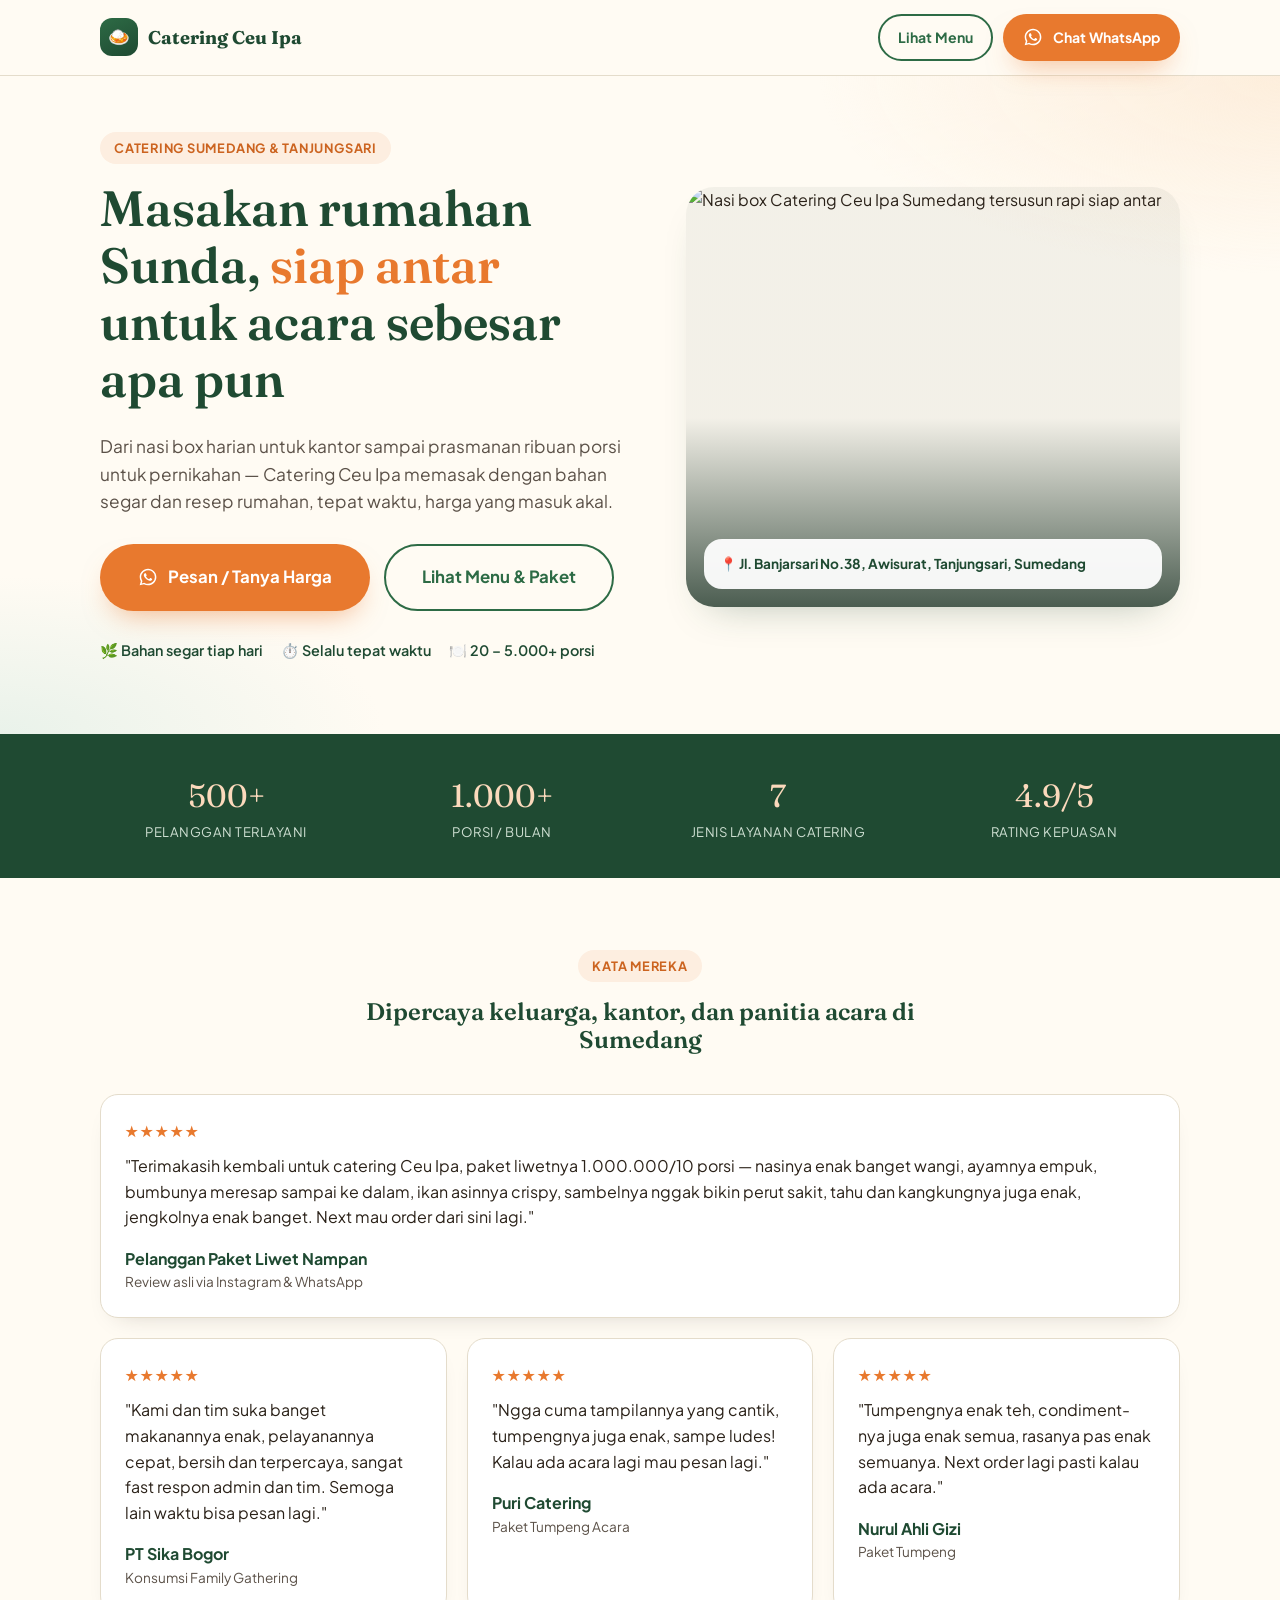
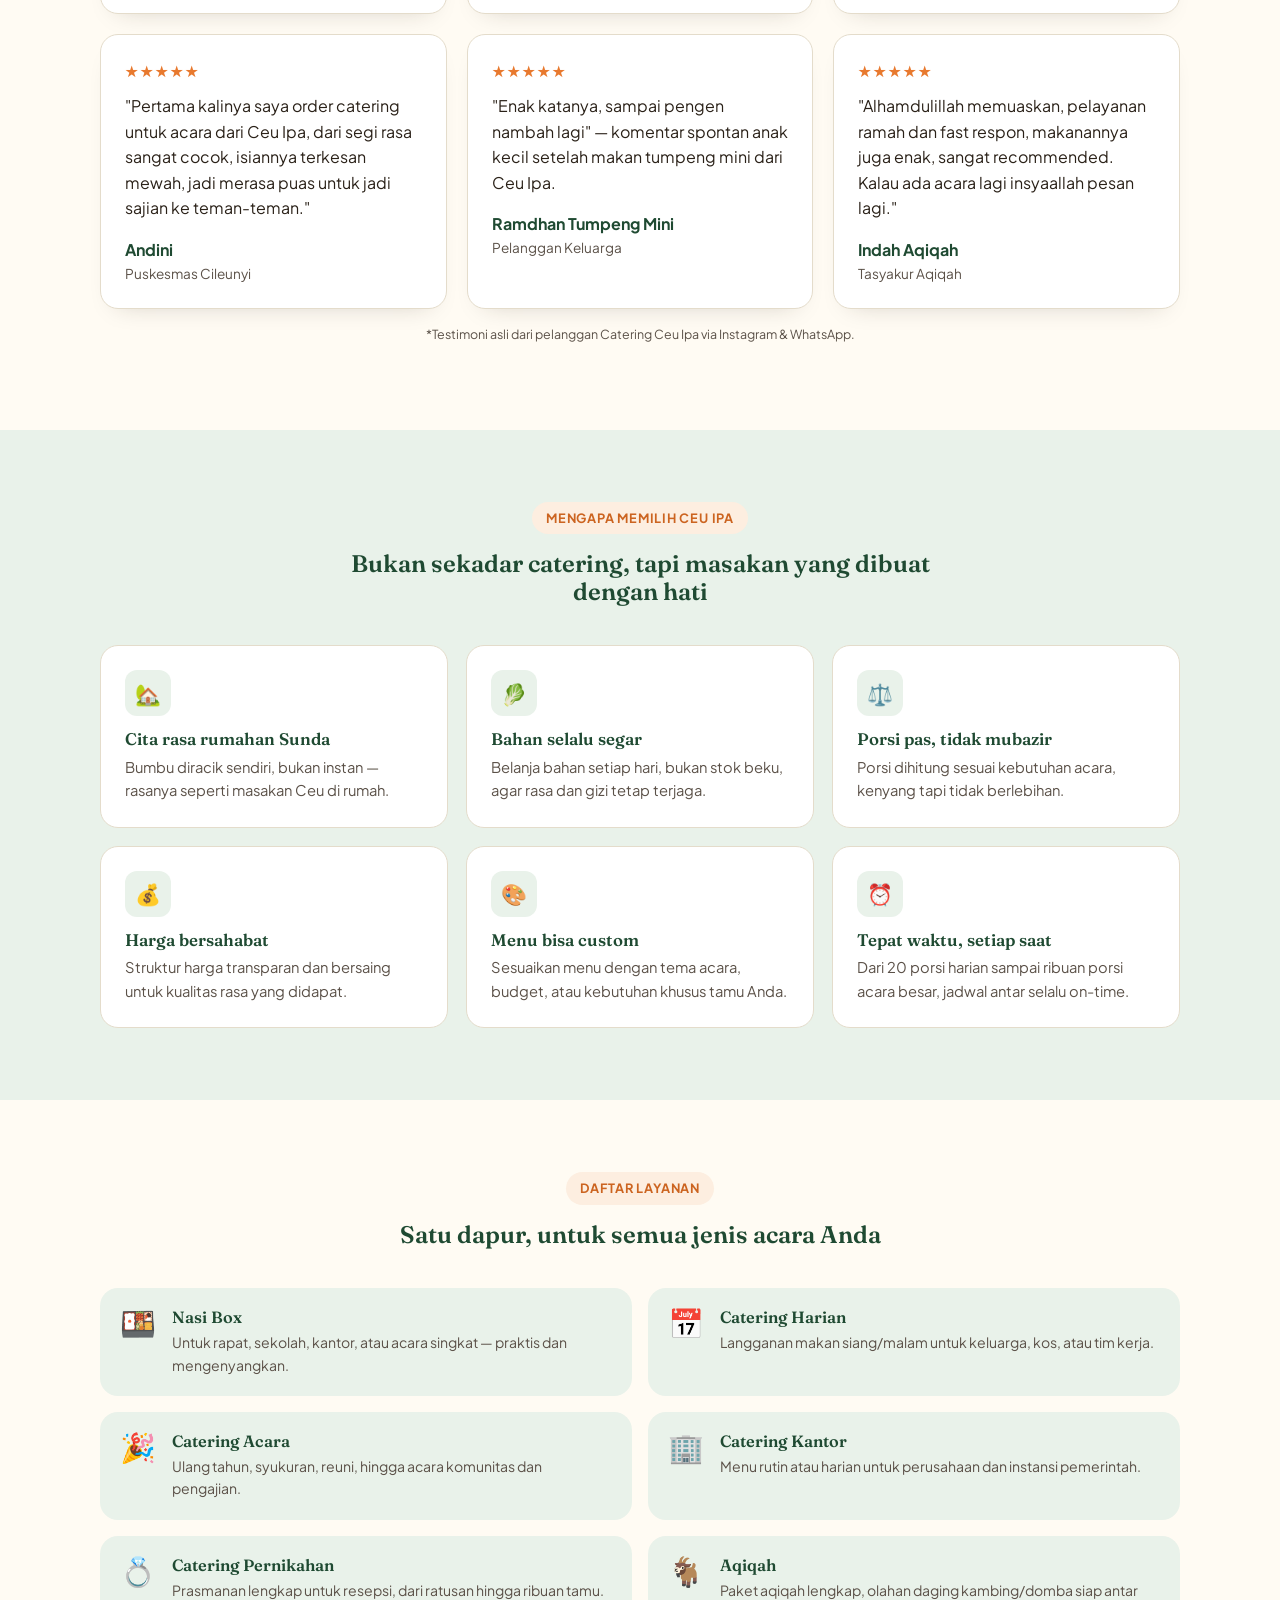
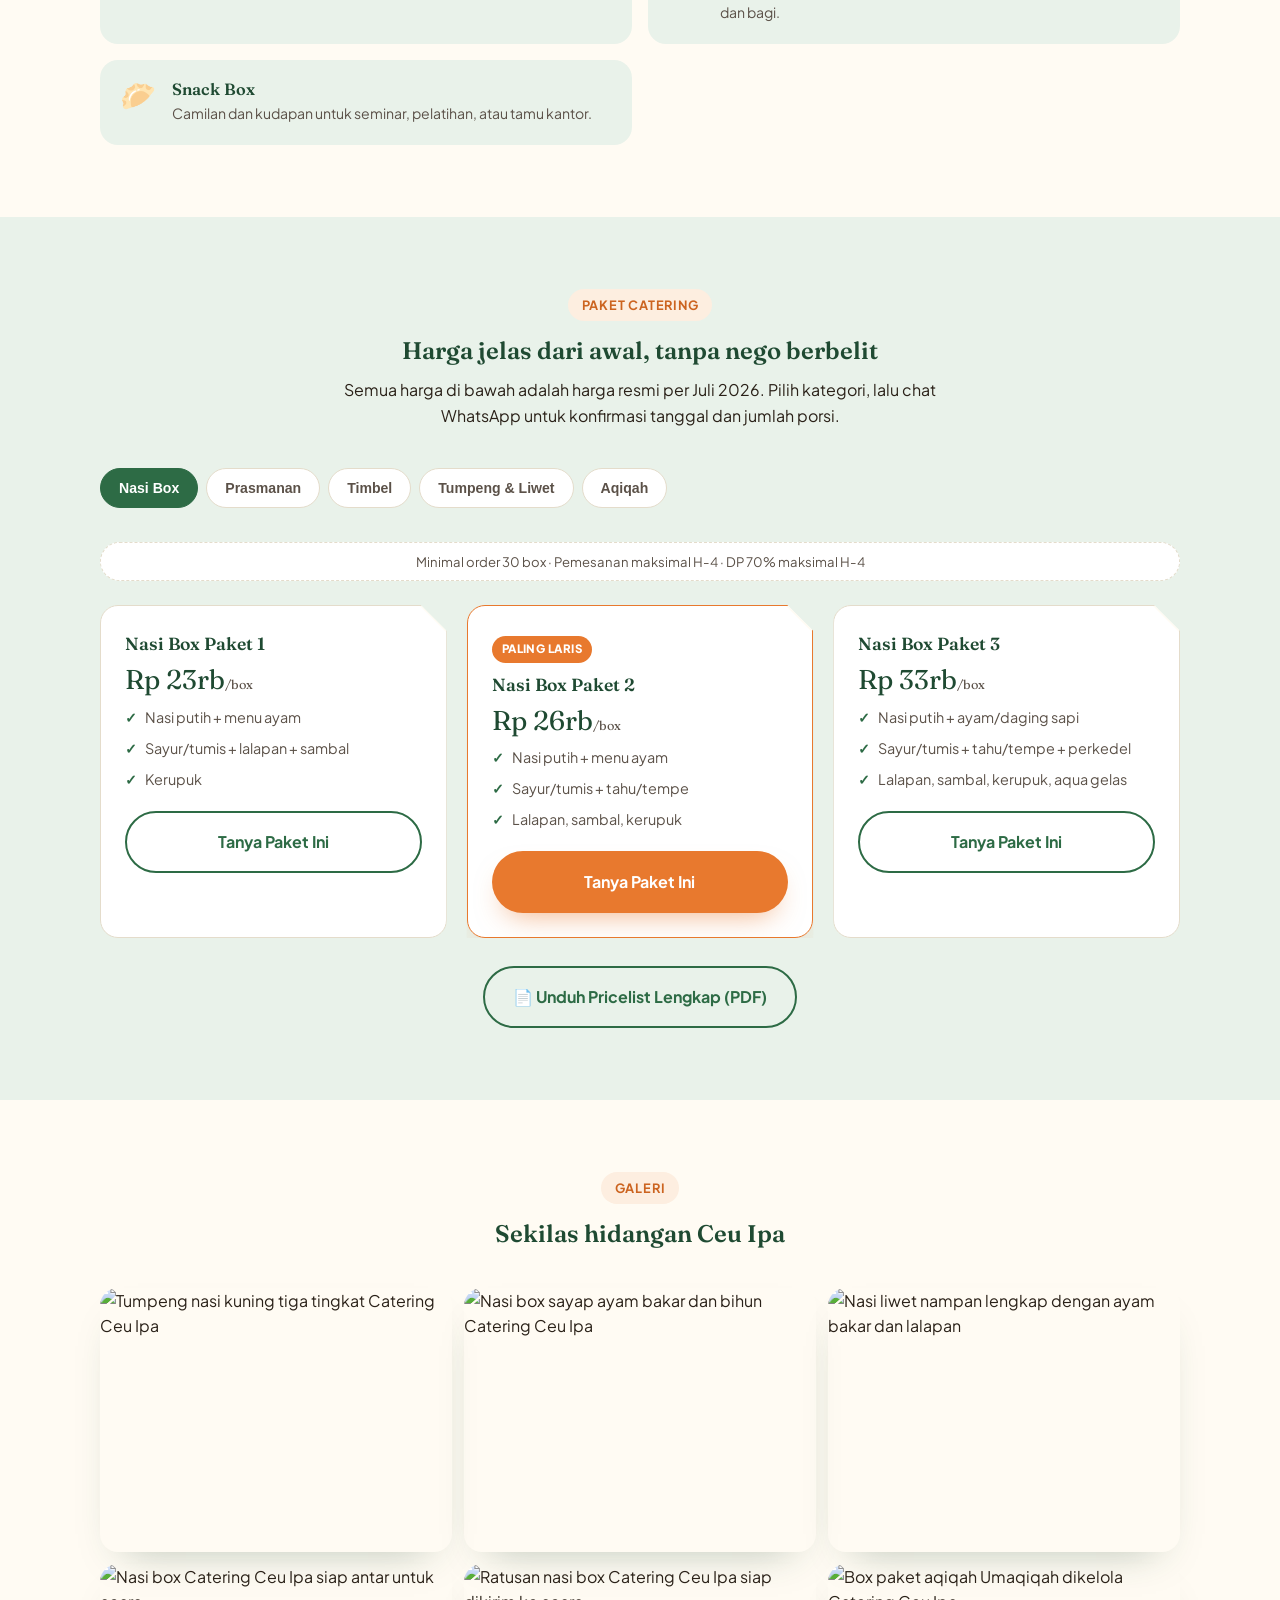
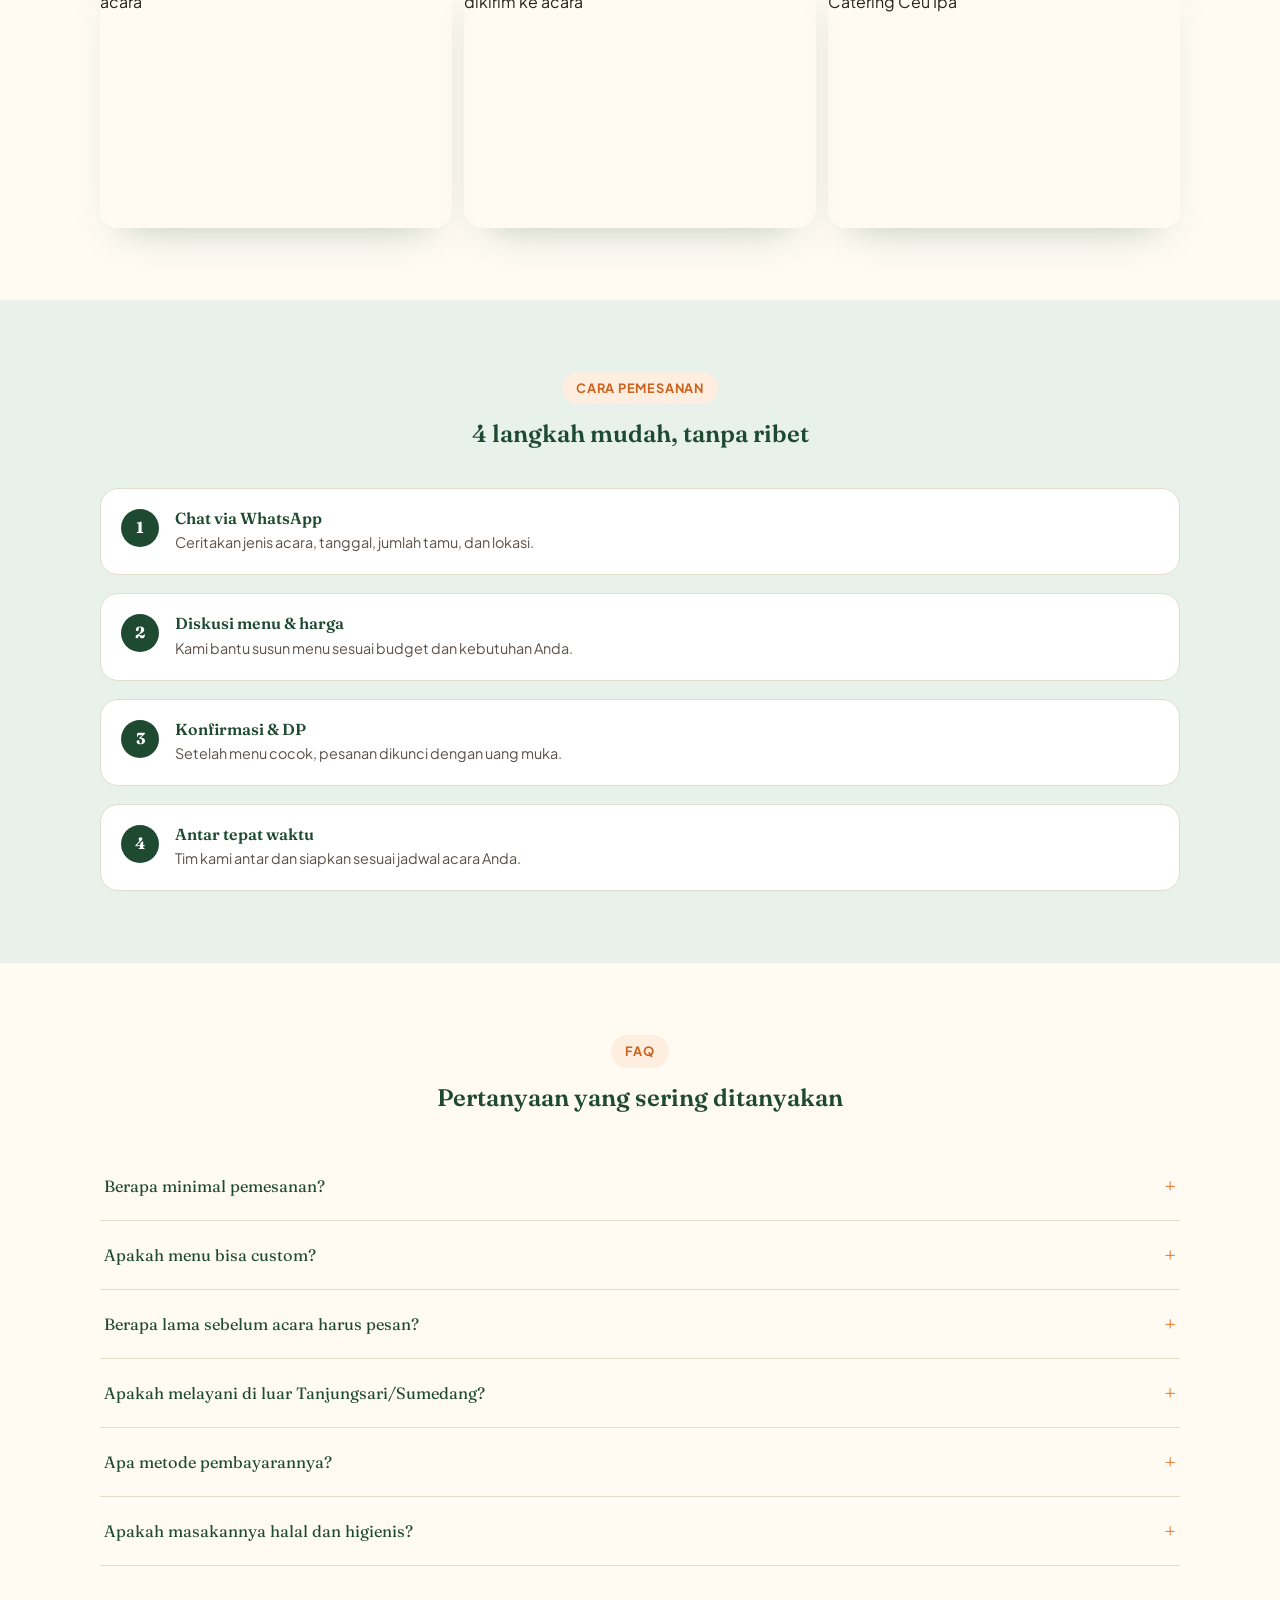
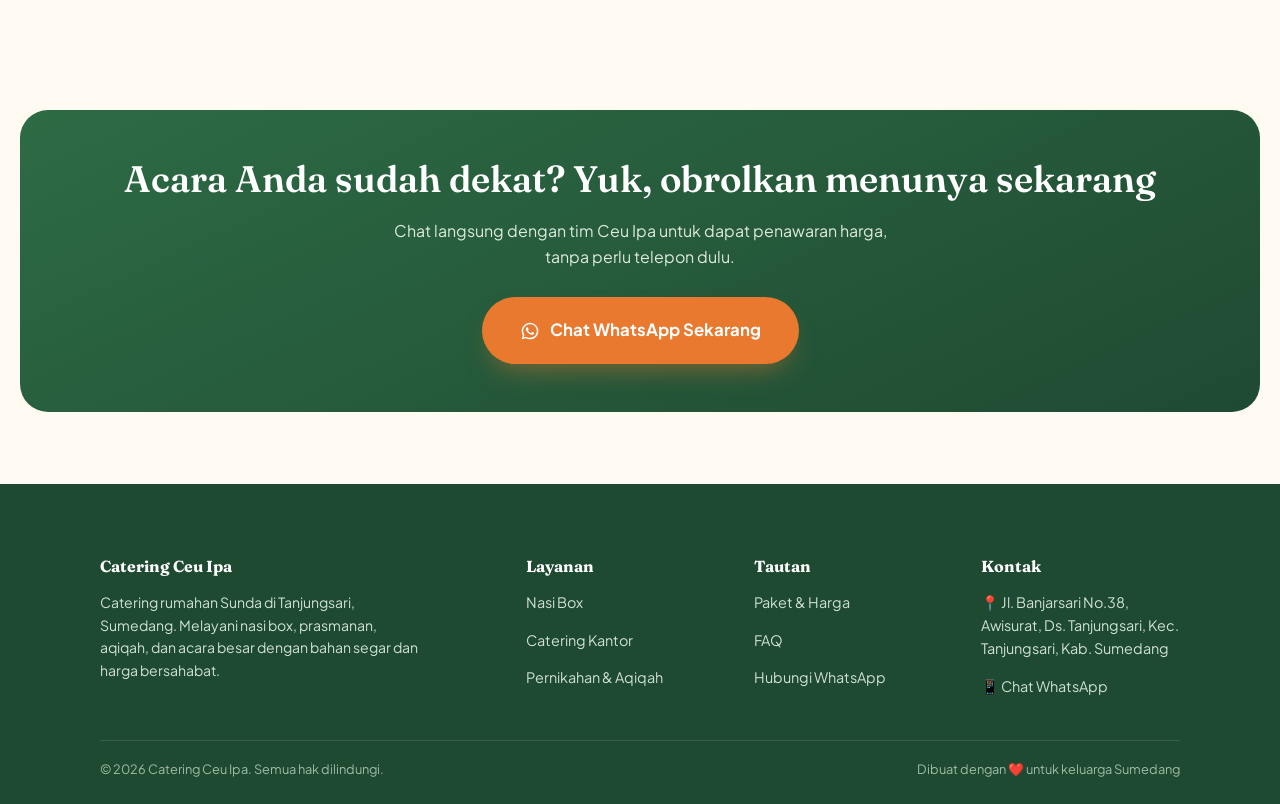
==== index.html @ eed9e274 "Add files via upload" ====
<!DOCTYPE html>
<html lang="id">
<head>
<meta charset="UTF-8">
<meta name="viewport" content="width=device-width, initial-scale=1.0, viewport-fit=cover">

<title>Catering Ceu Ipa Sumedang | Nasi Box &amp; Prasmanan Rasa Rumahan Sunda</title>
<meta name="description" content="Catering Sumedang &amp; Tanjungsari untuk nasi box, prasmanan, aqiqah, catering kantor, dan pernikahan. Masakan rumahan Sunda, bahan segar, harga terjangkau. Chat WhatsApp, dapatkan penawaran hari ini.">
<meta name="keywords" content="catering Sumedang, nasi box Sumedang, catering Tanjungsari, aqiqah Sumedang, catering prasmanan Sumedang">
<link rel="canonical" href="https://cateringceuipa.example.com/">

<meta property="og:type" content="website">
<meta property="og:title" content="Catering Ceu Ipa Sumedang | Nasi Box &amp; Prasmanan Rasa Rumahan Sunda">
<meta property="og:description" content="Dari nasi box harian sampai prasmanan ribuan porsi. Masakan rumahan Sunda, bahan segar, tepat waktu. Pesan lewat WhatsApp sekarang.">
<meta property="og:locale" content="id_ID">
<meta property="og:image" content="https://cateringceuipa.example.com/assets/gallery-tumpeng2.jpg">
<meta name="twitter:card" content="summary_large_image">
<meta name="twitter:title" content="Catering Ceu Ipa Sumedang">
<meta name="twitter:description" content="Nasi box, prasmanan, aqiqah, dan catering acara rasa rumahan Sunda di Tanjungsari, Sumedang.">
<meta name="twitter:image" content="https://cateringceuipa.example.com/assets/gallery-tumpeng2.jpg">

<link rel="icon" href="data:image/svg+xml,%3Csvg xmlns='http://www.w3.org/2000/svg' viewBox='0 0 100 100'%3E%3Ctext y='.9em' font-size='90'%3E%F0%9F%8D%9B%3C/text%3E%3C/svg%3E">

<link rel="preconnect" href="https://fonts.googleapis.com">
<link rel="preconnect" href="https://fonts.gstatic.com" crossorigin>
<link href="https://fonts.googleapis.com/css2?family=Fraunces:opsz,wght@9..144,400;9..144,500;9..144,600;9..144,700&family=Plus+Jakarta+Sans:wght@400;500;600;700;800&display=swap" rel="stylesheet">

<script type="application/ld+json">
{
  "@context": "https://schema.org",
  "@type": "FAQPage",
  "mainEntity": [
    {
      "@type": "Question",
      "name": "Berapa minimal pemesanan di Catering Ceu Ipa?",
      "acceptedAnswer": {
        "@type": "Answer",
        "text": "Untuk nasi box dan snack box, minimal pemesanan mulai dari 20 porsi. Untuk prasmanan dan acara besar, kami menyesuaikan dengan kebutuhan acara Anda, mulai puluhan hingga ribuan porsi."
      }
    },
    {
      "@type": "Question",
      "name": "Apakah menu catering bisa disesuaikan (custom)?",
      "acceptedAnswer": {
        "@type": "Answer",
        "text": "Bisa. Kami terbuka untuk menyesuaikan menu sesuai selera, anggaran, dan kebutuhan khusus seperti alergi atau preferensi rasa, tanpa mengurangi kualitas rasa rumahan Sunda."
      }
    },
    {
      "@type": "Question",
      "name": "Berapa lama sebelum acara harus memesan catering di Sumedang?",
      "acceptedAnswer": {
        "@type": "Answer",
        "text": "Untuk nasi box harian, H-1 sudah cukup. Untuk acara besar seperti pernikahan, aqiqah, atau catering kantor dalam jumlah banyak, kami sarankan pemesanan 1-2 minggu sebelumnya agar persiapan lebih matang."
      }
    },
    {
      "@type": "Question",
      "name": "Apakah Catering Ceu Ipa melayani di luar Tanjungsari dan Sumedang?",
      "acceptedAnswer": {
        "@type": "Answer",
        "text": "Ya, kami melayani area Sumedang dan sekitarnya. Untuk lokasi di luar area tersebut, silakan tanyakan langsung lewat WhatsApp agar kami bisa cek ongkos kirim dan kesiapan tim."
      }
    },
    {
      "@type": "Question",
      "name": "Apa saja metode pembayaran yang diterima?",
      "acceptedAnswer": {
        "@type": "Answer",
        "text": "Kami menerima transfer bank dan pembayaran tunai. Untuk acara besar, biasanya menggunakan sistem DP di awal dan pelunasan sebelum atau saat acara berlangsung."
      }
    },
    {
      "@type": "Question",
      "name": "Apakah masakan Catering Ceu Ipa halal dan higienis?",
      "acceptedAnswer": {
        "@type": "Answer",
        "text": "Seluruh bahan dan proses masak kami menggunakan bahan halal dengan standar kebersihan dapur yang terjaga, karena kami memasak seperti untuk keluarga sendiri."
      }
    }
  ]
}
</script>

<style>
  :root{
    --green-900:#1F4A32;
    --green-700:#2D6B45;
    --green-600:#37804F;
    --green-100:#E9F2EA;
    --orange-600:#E8792E;
    --orange-700:#CC6420;
    --cream:#FFFBF3;
    --ink:#2A2118;
    --ink-soft:#5B5148;
    --line:#E4DCCB;
    --radius-lg:28px;
    --radius-md:18px;
    --shadow:0 20px 40px -24px rgba(31,74,50,0.35);
  }

  *{box-sizing:border-box;}
  html{scroll-behavior:smooth;}
  body{
    margin:0;
    font-family:'Plus Jakarta Sans', sans-serif;
    color:var(--ink);
    background:var(--cream);
    line-height:1.6;
    -webkit-font-smoothing:antialiased;
  }
  h1,h2,h3{
    font-family:'Fraunces', serif;
    font-weight:600;
    line-height:1.15;
    margin:0 0 .5em;
    color:var(--green-900);
  }
  p{margin:0 0 1em;}
  img{max-width:100%;display:block;}
  a{color:inherit;}
  .container{
    max-width:1120px;
    margin:0 auto;
    padding:0 20px;
  }
  section{padding:72px 0;}
  .eyebrow{
    display:inline-flex;
    align-items:center;
    gap:8px;
    font-size:.8rem;
    font-weight:700;
    letter-spacing:.06em;
    text-transform:uppercase;
    color:var(--orange-700);
    background:#FDEEE0;
    padding:6px 14px;
    border-radius:999px;
    margin-bottom:16px;
  }

  /* Buttons */
  .btn{
    display:inline-flex;
    align-items:center;
    justify-content:center;
    gap:10px;
    padding:16px 28px;
    border-radius:999px;
    font-weight:700;
    font-size:1rem;
    text-decoration:none;
    border:2px solid transparent;
    cursor:pointer;
    transition:transform .18s ease, box-shadow .18s ease;
  }
  .btn:active{transform:scale(.97);}
  .btn-primary{
    background:var(--orange-600);
    color:#fff;
    box-shadow:0 14px 28px -12px rgba(232,121,46,.55);
  }
  .btn-primary:hover{background:var(--orange-700);}
  .btn-outline{
    background:transparent;
    border-color:var(--green-700);
    color:var(--green-700);
  }
  .btn-outline:hover{background:var(--green-100);}
  .btn-lg{padding:18px 36px;font-size:1.05rem;}
  .btn svg{width:20px;height:20px;flex-shrink:0;}

  /* Nav */
  header.site{
    position:sticky;top:0;z-index:50;
    background:rgba(255,251,243,.9);
    backdrop-filter:blur(8px);
    border-bottom:1px solid var(--line);
  }
  .nav-row{
    display:flex;align-items:center;justify-content:space-between;
    padding:14px 20px;
    max-width:1120px;margin:0 auto;
  }
  .brand{
    display:flex;align-items:center;gap:10px;
    font-family:'Fraunces',serif;font-weight:700;font-size:1.15rem;color:var(--green-900);
    text-decoration:none;
  }
  .brand .mark{
    width:38px;height:38px;border-radius:12px;
    background:linear-gradient(155deg,var(--green-700),var(--green-900));
    display:flex;align-items:center;justify-content:center;
    color:#fff;font-size:1.1rem;
  }
  .nav-cta{display:flex;gap:10px;align-items:center;}
  .nav-cta .btn{padding:10px 18px;font-size:.88rem;}

  /* Hero */
  .hero{
    padding:56px 0 72px;
    position:relative;
    overflow:hidden;
    background:
      radial-gradient(60% 50% at 100% 0%, #FDEEDC 0%, transparent 60%),
      radial-gradient(50% 40% at 0% 100%, var(--green-100) 0%, transparent 60%);
  }
  .hero-grid{
    display:grid;grid-template-columns:1fr;gap:40px;align-items:center;
  }
  .hero h1{
    font-size:clamp(2rem,5.5vw,3.1rem);
    max-width:16ch;
  }
  .hero h1 .accent{color:var(--orange-600);}
  .hero .sub{
    font-size:1.08rem;color:var(--ink-soft);max-width:52ch;margin-bottom:28px;
  }
  .hero-actions{display:flex;flex-wrap:wrap;gap:14px;margin-bottom:28px;}
  .hero-trust{
    display:flex;flex-wrap:wrap;gap:18px;font-size:.9rem;color:var(--ink-soft);
  }
  .hero-trust span{display:flex;align-items:center;gap:6px;font-weight:600;color:var(--green-900);}

  .hero-visual{
    position:relative;
    border-radius:var(--radius-lg);
    aspect-ratio:4/3.4;
    display:flex;align-items:flex-end;justify-content:center;
    box-shadow:var(--shadow);
    overflow:hidden;
  }
  .hero-visual img{width:100%;height:100%;object-fit:cover;position:absolute;inset:0;}
  .hero-visual::before{
    content:"";position:absolute;inset:0;z-index:0;
    background:linear-gradient(0deg, rgba(15,40,26,.75) 0%, rgba(15,40,26,.05) 45%);
  }
  .hero-visual .tag{
    position:absolute;bottom:18px;left:18px;right:18px;
    background:rgba(255,255,255,.94);
    color:var(--green-900);
    border-radius:var(--radius-md);
    padding:14px 16px;
    font-size:.85rem;font-weight:700;
    display:flex;align-items:center;gap:10px;
  }
  .steam-divider{
    width:100%;height:36px;display:block;color:var(--cream);
  }

  /* Social proof strip */
  .proof{background:var(--green-900);color:#fff;padding:36px 0;}
  .proof-grid{
    display:grid;grid-template-columns:repeat(2,1fr);gap:24px;text-align:center;
  }
  .proof-grid .num{font-family:'Fraunces',serif;font-size:2rem;color:#FBD9BC;}
  .proof-grid .lbl{font-size:.82rem;color:#CFE0D3;text-transform:uppercase;letter-spacing:.04em;}

  /* Testimonials */
  .testi-wrap{
    display:grid;gap:20px;grid-template-columns:1fr;
  }
  .testi-card{
    background:#fff;border:1px solid var(--line);
    border-radius:var(--radius-md);
    padding:24px;
    box-shadow:0 12px 24px -18px rgba(42,33,24,.25);
  }
  .stars{color:var(--orange-600);letter-spacing:2px;margin-bottom:10px;font-size:.95rem;}
  .testi-name{font-weight:700;color:var(--green-900);margin-top:14px;}
  .testi-role{font-size:.85rem;color:var(--ink-soft);}

  /* section header */
  .section-head{max-width:640px;margin-bottom:40px;}
  .section-head.center{margin-left:auto;margin-right:auto;text-align:center;}

  /* Why us */
  .why-grid{
    display:grid;grid-template-columns:1fr;gap:18px;
  }
  .why-card{
    background:#fff;border-radius:var(--radius-md);
    padding:24px;border:1px solid var(--line);
  }
  .why-card .ico{
    width:46px;height:46px;border-radius:12px;
    background:var(--green-100);color:var(--green-700);
    display:flex;align-items:center;justify-content:center;
    font-size:1.3rem;margin-bottom:14px;
  }
  .why-card h3{font-size:1.05rem;margin-bottom:6px;}
  .why-card p{font-size:.92rem;color:var(--ink-soft);margin:0;}

  /* Services */
  .service-grid{
    display:grid;grid-template-columns:1fr;gap:16px;
  }
  .service-card{
    display:flex;gap:16px;align-items:flex-start;
    background:var(--green-100);
    border-radius:var(--radius-md);
    padding:20px;
  }
  .service-card .ico{font-size:1.8rem;line-height:1;}
  .service-card h3{font-size:1.02rem;margin-bottom:4px;}
  .service-card p{font-size:.88rem;color:var(--ink-soft);margin:0;}

  /* Packages */
  .pkg-grid{
    display:grid;grid-template-columns:1fr;gap:20px;
  }
  .pkg-card{
    position:relative;
    background:#fff;
    border:1px solid var(--line);
    border-radius:var(--radius-md);
    padding:28px 24px 24px;
    clip-path:polygon(0 0,calc(100% - 26px) 0,100% 26px,100% 100%,0 100%);
  }
  .pkg-card::after{
    content:"";position:absolute;top:0;right:0;
    width:0;height:0;
    border-style:solid;
    border-width:0 26px 26px 0;
    border-color:transparent var(--cream) transparent transparent;
  }
  .pkg-card.featured{
    border-color:var(--orange-600);
    box-shadow:0 20px 36px -20px rgba(232,121,46,.4);
  }
  .pkg-badge{
    display:inline-block;font-size:.72rem;font-weight:800;text-transform:uppercase;
    background:var(--orange-600);color:#fff;padding:4px 10px;border-radius:999px;
    margin-bottom:12px;letter-spacing:.04em;
  }
  .pkg-card h3{font-size:1.1rem;margin-bottom:4px;}
  .pkg-price{font-family:'Fraunces',serif;font-size:1.7rem;color:var(--green-800,var(--green-900));margin-bottom:4px;}
  .pkg-price small{font-size:.8rem;font-weight:400;color:var(--ink-soft);}
  .pkg-note{font-size:.78rem;color:var(--ink-soft);margin-bottom:16px;}
  .pkg-card ul{margin:0 0 20px;padding:0;list-style:none;font-size:.9rem;}
  .pkg-card ul li{
    display:flex;gap:8px;margin-bottom:8px;color:var(--ink-soft);
  }
  .pkg-card ul li::before{content:"✓";color:var(--green-700);font-weight:800;}

  /* Package tabs */
  .pkg-tabs{
    display:flex;gap:8px;overflow-x:auto;padding-bottom:6px;margin-bottom:28px;
    -webkit-overflow-scrolling:touch;
  }
  .pkg-tabs::-webkit-scrollbar{display:none;}
  .pkg-tab-btn{
    flex:0 0 auto;
    padding:11px 18px;border-radius:999px;border:1.5px solid var(--line);
    background:#fff;color:var(--ink-soft);font-weight:700;font-size:.88rem;
    cursor:pointer;white-space:nowrap;transition:background .15s ease,color .15s ease,border-color .15s ease;
  }
  .pkg-tab-btn.active{
    background:var(--green-700);border-color:var(--green-700);color:#fff;
  }
  .pkg-panel{display:none;}
  .pkg-panel.active{display:block;}
  .pkg-terms{
    font-size:.82rem;color:var(--ink-soft);text-align:center;
    background:#fff;border:1px dashed var(--line);border-radius:999px;
    padding:8px 16px;display:inline-block;margin:0 auto 24px;width:100%;max-width:100%;
  }

  /* Gallery */
  .gallery-grid{
    display:grid;grid-template-columns:1fr;gap:12px;
  }
  .gallery-item{
    aspect-ratio:4/3;border-radius:18px;overflow:hidden;
    box-shadow:var(--shadow);
  }
  .gallery-item img{width:100%;height:100%;object-fit:cover;}

  /* How to order */
  .steps{
    display:grid;grid-template-columns:1fr;gap:18px;
    counter-reset:step;
  }
  .step{
    display:flex;gap:16px;background:#fff;border:1px solid var(--line);
    border-radius:var(--radius-md);padding:20px;
  }
  .step .num{
    flex-shrink:0;width:38px;height:38px;border-radius:50%;
    background:var(--green-900);color:#fff;
    display:flex;align-items:center;justify-content:center;
    font-family:'Fraunces',serif;font-weight:700;
  }
  .step h3{font-size:1rem;margin-bottom:4px;}
  .step p{font-size:.9rem;color:var(--ink-soft);margin:0;}

  /* FAQ */
  .faq-item{
    border-bottom:1px solid var(--line);
  }
  .faq-q{
    width:100%;text-align:left;background:none;border:none;
    padding:20px 4px;font-family:'Fraunces',serif;font-size:1.02rem;
    color:var(--green-900);display:flex;justify-content:space-between;align-items:center;
    cursor:pointer;gap:16px;
  }
  .faq-q .plus{font-size:1.4rem;color:var(--orange-600);flex-shrink:0;transition:transform .2s ease;}
  .faq-item.open .plus{transform:rotate(45deg);}
  .faq-a{
    max-height:0;overflow:hidden;transition:max-height .25s ease;
    font-size:.92rem;color:var(--ink-soft);
  }
  .faq-a-inner{padding:0 4px 20px;}

  /* Big CTA */
  .cta-big{
    background:linear-gradient(155deg,var(--green-700),var(--green-900));
    color:#fff;border-radius:var(--radius-lg);
    padding:48px 28px;text-align:center;
    margin:0 20px;
  }
  .cta-big h2{color:#fff;font-size:clamp(1.6rem,4.5vw,2.3rem);}
  .cta-big p{color:#DCEADF;max-width:44ch;margin:0 auto 28px;}

  /* Footer */
  footer{background:var(--green-900);color:#CFE0D3;padding:48px 0 24px;font-size:.9rem;}
  .foot-grid{display:grid;grid-template-columns:1fr;gap:28px;margin-bottom:28px;}
  footer h4{color:#fff;font-family:'Fraunces',serif;font-size:1rem;margin-bottom:12px;}
  footer a{color:#CFE0D3;text-decoration:none;}
  footer a:hover{color:#fff;}
  .foot-bottom{
    border-top:1px solid rgba(255,255,255,.12);
    padding-top:18px;font-size:.8rem;color:#9FBBA6;
    display:flex;flex-wrap:wrap;justify-content:space-between;gap:8px;
  }

  /* Sticky mobile WA bar */
  .sticky-wa{
    position:fixed;bottom:0;left:0;right:0;z-index:60;
    background:#fff;border-top:1px solid var(--line);
    padding:10px 16px;
    display:flex;gap:10px;
    box-shadow:0 -8px 20px -12px rgba(0,0,0,.15);
  }
  .sticky-wa .btn{flex:1;padding:13px 10px;font-size:.92rem;}

  /* Responsive */
  @media(min-width:760px){
    .hero-grid{grid-template-columns:1.05fr .95fr;}
    .proof-grid{grid-template-columns:repeat(4,1fr);}
    .why-grid{grid-template-columns:repeat(3,1fr);}
    .service-grid{grid-template-columns:repeat(2,1fr);}
    .pkg-grid{grid-template-columns:repeat(2,1fr);}
    .testi-wrap{grid-template-columns:repeat(3,1fr);}
    .gallery-grid{grid-template-columns:repeat(3,1fr);}
    .foot-grid{grid-template-columns:2fr 1fr 1fr 1fr;}
  }
  @media(min-width:1000px){
    .pkg-grid{grid-template-columns:repeat(3,1fr);}
  }
  @media(min-width:760px){
    body{padding-bottom:0;}
    .sticky-wa{display:none;}
  }
  @media(max-width:759px){
    body{padding-bottom:70px;}
    .nav-cta .btn-outline{display:none;}
  }
  @media (prefers-reduced-motion: reduce){
    html{scroll-behavior:auto;}
    *{transition:none !important;}
  }
</style>
</head>
<body>

<header class="site">
  <div class="nav-row">
    <a href="#home" class="brand">
      <span class="mark">🍛</span>
      Catering Ceu Ipa
    </a>
    <nav class="nav-cta">
      <a href="#menu" class="btn btn-outline">Lihat Menu</a>
      <a href="#" class="btn btn-primary js-wa">
        <svg viewBox="0 0 24 24" fill="currentColor"><path d="M12.04 2c-5.52 0-10 4.48-10 10 0 1.76.46 3.48 1.34 5L2 22l5.14-1.35A9.96 9.96 0 0 0 12.04 22c5.52 0 10-4.48 10-10s-4.48-10-10-10Zm0 18.2a8.2 8.2 0 0 1-4.18-1.15l-.3-.18-3.05.8.81-2.97-.2-.31A8.2 8.2 0 1 1 20.24 12a8.2 8.2 0 0 1-8.2 8.2Zm4.5-6.13c-.25-.12-1.46-.72-1.68-.8-.23-.08-.39-.12-.56.12-.16.25-.64.8-.78.96-.14.16-.29.18-.53.06-.25-.12-1.05-.39-2-1.23-.74-.66-1.24-1.47-1.38-1.72-.14-.25-.02-.38.11-.51.11-.11.25-.29.37-.43.12-.14.16-.25.25-.41.08-.16.04-.31-.02-.43-.06-.12-.56-1.35-.77-1.85-.2-.48-.41-.42-.56-.43h-.48c-.16 0-.43.06-.66.31-.23.25-.86.84-.86 2.04 0 1.2.88 2.36 1 2.52.12.16 1.74 2.66 4.22 3.73.59.25 1.05.4 1.41.52.59.19 1.13.16 1.56.1.48-.07 1.46-.6 1.66-1.18.21-.58.21-1.07.15-1.18-.06-.1-.23-.16-.48-.28Z"/></svg>
      Chat WhatsApp
    </a>
    </nav>
  </div>
</header>

<main>

  <!-- 1. HERO -->
  <section class="hero" id="home">
    <div class="container">
      <div class="hero-grid">
        <div>
          <span class="eyebrow">Catering Sumedang &amp; Tanjungsari</span>
          <h1>Masakan rumahan Sunda, <span class="accent">siap antar</span> untuk acara sebesar apa pun</h1>
          <p class="sub">Dari nasi box harian untuk kantor sampai prasmanan ribuan porsi untuk pernikahan — Catering Ceu Ipa memasak dengan bahan segar dan resep rumahan, tepat waktu, harga yang masuk akal.</p>
          <div class="hero-actions">
            <a href="#" class="btn btn-primary btn-lg js-wa">
              <svg viewBox="0 0 24 24" fill="currentColor"><path d="M12.04 2c-5.52 0-10 4.48-10 10 0 1.76.46 3.48 1.34 5L2 22l5.14-1.35A9.96 9.96 0 0 0 12.04 22c5.52 0 10-4.48 10-10s-4.48-10-10-10Zm0 18.2a8.2 8.2 0 0 1-4.18-1.15l-.3-.18-3.05.8.81-2.97-.2-.31A8.2 8.2 0 1 1 20.24 12a8.2 8.2 0 0 1-8.2 8.2Zm4.5-6.13c-.25-.12-1.46-.72-1.68-.8-.23-.08-.39-.12-.56.12-.16.25-.64.8-.78.96-.14.16-.29.18-.53.06-.25-.12-1.05-.39-2-1.23-.74-.66-1.24-1.47-1.38-1.72-.14-.25-.02-.38.11-.51.11-.11.25-.29.37-.43.12-.14.16-.25.25-.41.08-.16.04-.31-.02-.43-.06-.12-.56-1.35-.77-1.85-.2-.48-.41-.42-.56-.43h-.48c-.16 0-.43.06-.66.31-.23.25-.86.84-.86 2.04 0 1.2.88 2.36 1 2.52.12.16 1.74 2.66 4.22 3.73.59.25 1.05.4 1.41.52.59.19 1.13.16 1.56.1.48-.07 1.46-.6 1.66-1.18.21-.58.21-1.07.15-1.18-.06-.1-.23-.16-.48-.28Z"/></svg>
              Pesan / Tanya Harga
            </a>
            <a href="#menu" class="btn btn-outline btn-lg">Lihat Menu &amp; Paket</a>
          </div>
          <div class="hero-trust">
            <span>🌿 Bahan segar tiap hari</span>
            <span>⏱️ Selalu tepat waktu</span>
            <span>🍽️ 20 – 5.000+ porsi</span>
          </div>
        </div>
        <div class="hero-visual">
          <img src="/assets/gallery-nasibox.jpg" alt="Nasi box Catering Ceu Ipa Sumedang tersusun rapi siap antar" loading="eager" style="width:100%;height:100%;object-fit:cover;">
          <div class="tag">📍 Jl. Banjarsari No.38, Awisurat, Tanjungsari, Sumedang</div>
        </div>
      </div>
    </div>
  </section>

  <!-- 2. SOCIAL PROOF -->
  <section class="proof">
    <div class="container">
      <div class="proof-grid">
        <div><div class="num">500+</div><div class="lbl">Pelanggan terlayani</div></div>
        <div><div class="num">1.000+</div><div class="lbl">Porsi / bulan</div></div>
        <div><div class="num">7</div><div class="lbl">Jenis layanan catering</div></div>
        <div><div class="num">4.9/5</div><div class="lbl">Rating kepuasan</div></div>
      </div>
    </div>
  </section>

  <section>
    <div class="container">
      <div class="section-head center">
        <span class="eyebrow">Kata Mereka</span>
        <h2>Dipercaya keluarga, kantor, dan panitia acara di Sumedang</h2>
      </div>
      <div class="testi-wrap">
        <div class="testi-card" style="grid-column:1/-1;">
          <div class="stars">★★★★★</div>
          <p>"Terimakasih kembali untuk catering Ceu Ipa, paket liwetnya 1.000.000/10 porsi — nasinya enak banget wangi, ayamnya empuk, bumbunya meresap sampai ke dalam, ikan asinnya crispy, sambelnya nggak bikin perut sakit, tahu dan kangkungnya juga enak, jengkolnya enak banget. Next mau order dari sini lagi."</p>
          <div class="testi-name">Pelanggan Paket Liwet Nampan</div>
          <div class="testi-role">Review asli via Instagram &amp; WhatsApp</div>
        </div>
        <div class="testi-card">
          <div class="stars">★★★★★</div>
          <p>"Kami dan tim suka banget makanannya enak, pelayanannya cepat, bersih dan terpercaya, sangat fast respon admin dan tim. Semoga lain waktu bisa pesan lagi."</p>
          <div class="testi-name">PT Sika Bogor</div>
          <div class="testi-role">Konsumsi Family Gathering</div>
        </div>
        <div class="testi-card">
          <div class="stars">★★★★★</div>
          <p>"Ngga cuma tampilannya yang cantik, tumpengnya juga enak, sampe ludes! Kalau ada acara lagi mau pesan lagi."</p>
          <div class="testi-name">Puri Catering</div>
          <div class="testi-role">Paket Tumpeng Acara</div>
        </div>
        <div class="testi-card">
          <div class="stars">★★★★★</div>
          <p>"Tumpengnya enak teh, condiment-nya juga enak semua, rasanya pas enak semuanya. Next order lagi pasti kalau ada acara."</p>
          <div class="testi-name">Nurul Ahli Gizi</div>
          <div class="testi-role">Paket Tumpeng</div>
        </div>
        <div class="testi-card">
          <div class="stars">★★★★★</div>
          <p>"Pertama kalinya saya order catering untuk acara dari Ceu Ipa, dari segi rasa sangat cocok, isiannya terkesan mewah, jadi merasa puas untuk jadi sajian ke teman-teman."</p>
          <div class="testi-name">Andini</div>
          <div class="testi-role">Puskesmas Cileunyi</div>
        </div>
        <div class="testi-card">
          <div class="stars">★★★★★</div>
          <p>"Enak katanya, sampai pengen nambah lagi" — komentar spontan anak kecil setelah makan tumpeng mini dari Ceu Ipa.</p>
          <div class="testi-name">Ramdhan Tumpeng Mini</div>
          <div class="testi-role">Pelanggan Keluarga</div>
        </div>
        <div class="testi-card">
          <div class="stars">★★★★★</div>
          <p>"Alhamdulillah memuaskan, pelayanan ramah dan fast respon, makanannya juga enak, sangat recommended. Kalau ada acara lagi insyaallah pesan lagi."</p>
          <div class="testi-name">Indah Aqiqah</div>
          <div class="testi-role">Tasyakur Aqiqah</div>
        </div>
      </div>
      <p style="text-align:center;font-size:.78rem;color:var(--ink-soft);margin-top:16px;">*Testimoni asli dari pelanggan Catering Ceu Ipa via Instagram &amp; WhatsApp.</p>
    </div>
  </section>

  <!-- 3. WHY US -->
  <section style="background:var(--green-100);">
    <div class="container">
      <div class="section-head center">
        <span class="eyebrow">Mengapa Memilih Ceu Ipa</span>
        <h2>Bukan sekadar catering, tapi masakan yang dibuat dengan hati</h2>
      </div>
      <div class="why-grid">
        <div class="why-card">
          <div class="ico">🏡</div>
          <h3>Cita rasa rumahan Sunda</h3>
          <p>Bumbu diracik sendiri, bukan instan — rasanya seperti masakan Ceu di rumah.</p>
        </div>
        <div class="why-card">
          <div class="ico">🥬</div>
          <h3>Bahan selalu segar</h3>
          <p>Belanja bahan setiap hari, bukan stok beku, agar rasa dan gizi tetap terjaga.</p>
        </div>
        <div class="why-card">
          <div class="ico">⚖️</div>
          <h3>Porsi pas, tidak mubazir</h3>
          <p>Porsi dihitung sesuai kebutuhan acara, kenyang tapi tidak berlebihan.</p>
        </div>
        <div class="why-card">
          <div class="ico">💰</div>
          <h3>Harga bersahabat</h3>
          <p>Struktur harga transparan dan bersaing untuk kualitas rasa yang didapat.</p>
        </div>
        <div class="why-card">
          <div class="ico">🎨</div>
          <h3>Menu bisa custom</h3>
          <p>Sesuaikan menu dengan tema acara, budget, atau kebutuhan khusus tamu Anda.</p>
        </div>
        <div class="why-card">
          <div class="ico">⏰</div>
          <h3>Tepat waktu, setiap saat</h3>
          <p>Dari 20 porsi harian sampai ribuan porsi acara besar, jadwal antar selalu on-time.</p>
        </div>
      </div>
    </div>
  </section>

  <!-- 4. SERVICES -->
  <section id="layanan">
    <div class="container">
      <div class="section-head center">
        <span class="eyebrow">Daftar Layanan</span>
        <h2>Satu dapur, untuk semua jenis acara Anda</h2>
      </div>
      <div class="service-grid">
        <div class="service-card">
          <div class="ico">🍱</div>
          <div><h3>Nasi Box</h3><p>Untuk rapat, sekolah, kantor, atau acara singkat — praktis dan mengenyangkan.</p></div>
        </div>
        <div class="service-card">
          <div class="ico">📅</div>
          <div><h3>Catering Harian</h3><p>Langganan makan siang/malam untuk keluarga, kos, atau tim kerja.</p></div>
        </div>
        <div class="service-card">
          <div class="ico">🎉</div>
          <div><h3>Catering Acara</h3><p>Ulang tahun, syukuran, reuni, hingga acara komunitas dan pengajian.</p></div>
        </div>
        <div class="service-card">
          <div class="ico">🏢</div>
          <div><h3>Catering Kantor</h3><p>Menu rutin atau harian untuk perusahaan dan instansi pemerintah.</p></div>
        </div>
        <div class="service-card">
          <div class="ico">💍</div>
          <div><h3>Catering Pernikahan</h3><p>Prasmanan lengkap untuk resepsi, dari ratusan hingga ribuan tamu.</p></div>
        </div>
        <div class="service-card">
          <div class="ico">🐐</div>
          <div><h3>Aqiqah</h3><p>Paket aqiqah lengkap, olahan daging kambing/domba siap antar dan bagi.</p></div>
        </div>
        <div class="service-card">
          <div class="ico">🥟</div>
          <div><h3>Snack Box</h3><p>Camilan dan kudapan untuk seminar, pelatihan, atau tamu kantor.</p></div>
        </div>
      </div>
    </div>
  </section>

  <!-- 5. PACKAGES -->
  <section id="menu" style="background:var(--green-100);">
    <div class="container">
      <div class="section-head center">
        <span class="eyebrow">Paket Catering</span>
        <h2>Harga jelas dari awal, tanpa nego berbelit</h2>
        <p style="text-align:center;max-width:52ch;margin:0 auto;">Semua harga di bawah adalah harga resmi per Juli 2026. Pilih kategori, lalu chat WhatsApp untuk konfirmasi tanggal dan jumlah porsi.</p>
      </div>

      <div class="pkg-tabs" role="tablist">
        <button class="pkg-tab-btn active" data-tab="nasibox">Nasi Box</button>
        <button class="pkg-tab-btn" data-tab="prasmanan">Prasmanan</button>
        <button class="pkg-tab-btn" data-tab="timbel">Timbel</button>
        <button class="pkg-tab-btn" data-tab="tumpeng">Tumpeng &amp; Liwet</button>
        <button class="pkg-tab-btn" data-tab="aqiqah">Aqiqah</button>
      </div>

      <!-- NASI BOX -->
      <div class="pkg-panel active" id="panel-nasibox">
        <p class="pkg-terms">Minimal order 30 box · Pemesanan maksimal H-4 · DP 70% maksimal H-4</p>
        <div class="pkg-grid">
          <div class="pkg-card">
            <h3>Nasi Box Paket 1</h3>
            <div class="pkg-price">Rp 23rb<small>/box</small></div>
            <ul>
              <li>Nasi putih + menu ayam</li>
              <li>Sayur/tumis + lalapan + sambal</li>
              <li>Kerupuk</li>
            </ul>
            <a href="#" class="btn btn-outline js-wa" style="width:100%;">Tanya Paket Ini</a>
          </div>
          <div class="pkg-card featured">
            <span class="pkg-badge">Paling Laris</span>
            <h3>Nasi Box Paket 2</h3>
            <div class="pkg-price">Rp 26rb<small>/box</small></div>
            <ul>
              <li>Nasi putih + menu ayam</li>
              <li>Sayur/tumis + tahu/tempe</li>
              <li>Lalapan, sambal, kerupuk</li>
            </ul>
            <a href="#" class="btn btn-primary js-wa" style="width:100%;">Tanya Paket Ini</a>
          </div>
          <div class="pkg-card">
            <h3>Nasi Box Paket 3</h3>
            <div class="pkg-price">Rp 33rb<small>/box</small></div>
            <ul>
              <li>Nasi putih + ayam/daging sapi</li>
              <li>Sayur/tumis + tahu/tempe + perkedel</li>
              <li>Lalapan, sambal, kerupuk, aqua gelas</li>
            </ul>
            <a href="#" class="btn btn-outline js-wa" style="width:100%;">Tanya Paket Ini</a>
          </div>
        </div>
      </div>

      <!-- PRASMANAN -->
      <div class="pkg-panel" id="panel-prasmanan">
        <p class="pkg-terms">Minimal order 100 pax · Pemesanan maksimal H-4 · DP 70% maksimal H-4</p>
        <div class="pkg-grid">
          <div class="pkg-card">
            <h3>Prasmanan Paket 1</h3>
            <div class="pkg-price">Rp 40rb<small>/pax</small></div>
            <ul>
              <li>Nasi putih + menu ayam + menu ikan</li>
              <li>Cah/tumis + sup/soto</li>
              <li>Kerupuk, buah/puding, air mineral</li>
            </ul>
            <a href="#" class="btn btn-outline js-wa" style="width:100%;">Tanya Paket Ini</a>
          </div>
          <div class="pkg-card featured">
            <span class="pkg-badge">Paling Laris</span>
            <h3>Prasmanan Paket 2</h3>
            <div class="pkg-price">Rp 45rb<small>/pax</small></div>
            <ul>
              <li>Nasi putih + menu daging sapi</li>
              <li>Ayam/ikan + cah/tumis + sup/soto</li>
              <li>Kerupuk, buah/puding, air mineral</li>
            </ul>
            <a href="#" class="btn btn-primary js-wa" style="width:100%;">Tanya Paket Ini</a>
          </div>
          <div class="pkg-card">
            <h3>Prasmanan Paket 3</h3>
            <div class="pkg-price">Rp 55rb<small>/pax</small></div>
            <ul>
              <li>Nasi putih + menu daging + menu ayam</li>
              <li>Menu ikan + cah/tumis + sup/soto</li>
              <li>Kerupuk, buah/puding, air mineral</li>
            </ul>
            <a href="#" class="btn btn-outline js-wa" style="width:100%;">Tanya Paket Ini</a>
          </div>
        </div>
      </div>

      <!-- TIMBEL -->
      <div class="pkg-panel" id="panel-timbel">
        <p class="pkg-terms">Per porsi · Pilihan ayam bakar/goreng/balado/sambel ijo · Pilihan ikan goreng/cobek</p>
        <div class="pkg-grid">
          <div class="pkg-card">
            <h3>Timbel Paket 1</h3>
            <div class="pkg-price">Rp 32rb<small>/porsi</small></div>
            <div class="pkg-note">Ikan Rp 33rb · Ayam kampung Rp 38rb</div>
            <ul>
              <li>Nasi timbel + ayam ¼/ikan</li>
              <li>Sambal, lalab, kerupuk</li>
              <li>Air mineral/buah</li>
            </ul>
            <a href="#" class="btn btn-outline js-wa" style="width:100%;">Tanya Paket Ini</a>
          </div>
          <div class="pkg-card featured">
            <span class="pkg-badge">Paling Laris</span>
            <h3>Timbel Paket 2</h3>
            <div class="pkg-price">Rp 35rb<small>/porsi</small></div>
            <div class="pkg-note">Ikan Rp 36rb · Ayam kampung Rp 41rb</div>
            <ul>
              <li>Nasi timbel + ayam ¼/ikan + tahu tempe</li>
              <li>Sambal, lalab, kerupuk</li>
              <li>Air mineral/buah</li>
            </ul>
            <a href="#" class="btn btn-primary js-wa" style="width:100%;">Tanya Paket Ini</a>
          </div>
          <div class="pkg-card">
            <h3>Timbel Paket 3</h3>
            <div class="pkg-price">Rp 41rb<small>/porsi</small></div>
            <div class="pkg-note">Ikan Rp 42rb · Ayam kampung Rp 48rb</div>
            <ul>
              <li>Nasi timbel + ayam ¼/ikan + tahu tempe</li>
              <li>Jukut goreng, sambal, lalab, kerupuk</li>
              <li>Air mineral/buah</li>
            </ul>
            <a href="#" class="btn btn-outline js-wa" style="width:100%;">Tanya Paket Ini</a>
          </div>
        </div>
      </div>

      <!-- TUMPENG & LIWET -->
      <div class="pkg-panel" id="panel-tumpeng">
        <p class="pkg-terms">Tumpeng &amp; Liwet Nampan — harga per nampan</p>
        <div class="pkg-grid">
          <div class="pkg-card">
            <h3>Nampan 10 porsi</h3>
            <div class="pkg-price">Rp 470rb</div>
            <ul>
              <li>Tumpeng: nasi kuning, ayam, mie/soun, telur balado, perkedel, tempe orek</li>
              <li>Liwet: nasi liwet, ayam, asin kerupuk balado, oseng, semur jengkol</li>
              <li>Sambal &amp; lalab</li>
            </ul>
            <a href="#" class="btn btn-outline js-wa" style="width:100%;">Tanya Paket Ini</a>
          </div>
          <div class="pkg-card featured">
            <span class="pkg-badge">Paling Laris</span>
            <h3>Nampan 15–20 porsi</h3>
            <div class="pkg-price">Rp 620rb – 800rb</div>
            <ul>
              <li>Menu sama, porsi lebih banyak</li>
              <li>Cocok untuk syukuran &amp; ulang tahun</li>
              <li>Bisa pilih tumpeng atau liwet</li>
            </ul>
            <a href="#" class="btn btn-primary js-wa" style="width:100%;">Tanya Paket Ini</a>
          </div>
          <div class="pkg-card">
            <h3>Tumpeng Mini</h3>
            <div class="pkg-price">Rp 25rb – 34rb<small>/porsi</small></div>
            <div class="pkg-note">Minimal order 30 porsi</div>
            <ul>
              <li>Nasi kuning + ayam + mie/soun</li>
              <li>Orek tempe + sambal lalab</li>
              <li>Opsi tambah tahu/perkedel/telur balado</li>
            </ul>
            <a href="#" class="btn btn-outline js-wa" style="width:100%;">Tanya Paket Ini</a>
          </div>
        </div>
      </div>

      <!-- AQIQAH -->
      <div class="pkg-panel" id="panel-aqiqah">
        <p class="pkg-terms">Dikelola bersama Umaqiqah · Bebas pilih jumlah box, nasi putih atau kebuli</p>
        <div class="pkg-grid">
          <div class="pkg-card">
            <h3>Anak Perempuan</h3>
            <div class="pkg-price">Mulai Rp 2,0jt<small>/1 ekor domba</small></div>
            <div class="pkg-note">40 box sate &amp; gule — harga naik sesuai jumlah box hingga 150 box</div>
            <ul>
              <li>Nasi putih/kebuli, sate 3 tusuk, gule/tongseng</li>
              <li>Sambal goreng kentang, acar, kerupuk</li>
              <li>Label nama &amp; risalah aqiqah</li>
            </ul>
            <a href="#" class="btn btn-outline js-wa" style="width:100%;">Tanya Paket Ini</a>
          </div>
          <div class="pkg-card featured">
            <span class="pkg-badge">Paling Laris</span>
            <h3>Anak Laki-laki</h3>
            <div class="pkg-price">Mulai Rp 3,6jt<small>/2 ekor domba</small></div>
            <div class="pkg-note">50 box sate &amp; gule — harga naik sesuai jumlah box hingga 150 box</div>
            <ul>
              <li>Nasi putih/kebuli, sate 3 tusuk, gule/tongseng</li>
              <li>Sambal goreng kentang, acar, kerupuk</li>
              <li>Label nama &amp; risalah aqiqah</li>
            </ul>
            <a href="#" class="btn btn-primary js-wa" style="width:100%;">Tanya Paket Ini</a>
          </div>
          <div class="pkg-card">
            <h3>Bonus di Setiap Paket</h3>
            <div class="pkg-price" style="font-size:1.1rem;">Gratis</div>
            <ul>
              <li>Penyembelihan &amp; dokumentasi penyembelihan</li>
              <li>Sertifikat aqiqah + figura</li>
              <li>Totebag &amp; ongkir*</li>
            </ul>
            <a href="#" class="btn btn-outline js-wa" style="width:100%;">Tanya Paket Ini</a>
          </div>
        </div>
      </div>

      <div style="text-align:center;margin-top:28px;">
        <a href="/assets/pricelist-ceu-ipa.pdf" target="_blank" rel="noopener" class="btn btn-outline">📄 Unduh Pricelist Lengkap (PDF)</a>
      </div>
    </div>
  </section>

  <!-- 6. GALLERY -->
  <section>
    <div class="container">
      <div class="section-head center">
        <span class="eyebrow">Galeri</span>
        <h2>Sekilas hidangan Ceu Ipa</h2>
      </div>
      <div class="gallery-grid">
        <div class="gallery-item"><img src="/assets/gallery-tumpeng2.jpg" alt="Tumpeng nasi kuning tiga tingkat Catering Ceu Ipa" loading="lazy"></div>
        <div class="gallery-item"><img src="/assets/gallery-nasibox-sayap.jpg" alt="Nasi box sayap ayam bakar dan bihun Catering Ceu Ipa" loading="lazy"></div>
        <div class="gallery-item"><img src="/assets/gallery-liwet.jpg" alt="Nasi liwet nampan lengkap dengan ayam bakar dan lalapan" loading="lazy"></div>
        <div class="gallery-item"><img src="/assets/gallery-nasibox.jpg" alt="Nasi box Catering Ceu Ipa siap antar untuk acara" loading="lazy"></div>
        <div class="gallery-item"><img src="/assets/gallery-nasibox-array.jpg" alt="Ratusan nasi box Catering Ceu Ipa siap dikirim ke acara" loading="lazy"></div>
        <div class="gallery-item"><img src="/assets/gallery-aqiqah.jpg" alt="Box paket aqiqah Umaqiqah dikelola Catering Ceu Ipa" loading="lazy"></div>
      </div>
    </div>
  </section>


  <!-- 7. HOW TO ORDER -->
  <section style="background:var(--green-100);">
    <div class="container">
      <div class="section-head center">
        <span class="eyebrow">Cara Pemesanan</span>
        <h2>4 langkah mudah, tanpa ribet</h2>
      </div>
      <div class="steps">
        <div class="step">
          <div class="num">1</div>
          <div><h3>Chat via WhatsApp</h3><p>Ceritakan jenis acara, tanggal, jumlah tamu, dan lokasi.</p></div>
        </div>
        <div class="step">
          <div class="num">2</div>
          <div><h3>Diskusi menu &amp; harga</h3><p>Kami bantu susun menu sesuai budget dan kebutuhan Anda.</p></div>
        </div>
        <div class="step">
          <div class="num">3</div>
          <div><h3>Konfirmasi &amp; DP</h3><p>Setelah menu cocok, pesanan dikunci dengan uang muka.</p></div>
        </div>
        <div class="step">
          <div class="num">4</div>
          <div><h3>Antar tepat waktu</h3><p>Tim kami antar dan siapkan sesuai jadwal acara Anda.</p></div>
        </div>
      </div>
    </div>
  </section>

  <!-- 8. FAQ -->
  <section id="faq">
    <div class="container">
      <div class="section-head center">
        <span class="eyebrow">FAQ</span>
        <h2>Pertanyaan yang sering ditanyakan</h2>
      </div>
      <div class="faq-list">
        <div class="faq-item">
          <button class="faq-q"><span>Berapa minimal pemesanan?</span><span class="plus">+</span></button>
          <div class="faq-a"><div class="faq-a-inner">Untuk nasi box dan snack box, minimal pemesanan mulai dari 20 porsi. Untuk prasmanan dan acara besar, kami menyesuaikan dengan kebutuhan acara Anda.</div></div>
        </div>
        <div class="faq-item">
          <button class="faq-q"><span>Apakah menu bisa custom?</span><span class="plus">+</span></button>
          <div class="faq-a"><div class="faq-a-inner">Bisa. Kami terbuka menyesuaikan menu sesuai selera, anggaran, atau kebutuhan khusus, tanpa mengurangi kualitas rasa rumahan.</div></div>
        </div>
        <div class="faq-item">
          <button class="faq-q"><span>Berapa lama sebelum acara harus pesan?</span><span class="plus">+</span></button>
          <div class="faq-a"><div class="faq-a-inner">Nasi box harian bisa H-1. Untuk acara besar seperti pernikahan atau catering kantor jumlah banyak, disarankan pesan 1–2 minggu sebelumnya.</div></div>
        </div>
        <div class="faq-item">
          <button class="faq-q"><span>Apakah melayani di luar Tanjungsari/Sumedang?</span><span class="plus">+</span></button>
          <div class="faq-a"><div class="faq-a-inner">Kami melayani Sumedang dan sekitarnya. Untuk lokasi lain, silakan tanyakan via WhatsApp untuk pengecekan ongkos kirim.</div></div>
        </div>
        <div class="faq-item">
          <button class="faq-q"><span>Apa metode pembayarannya?</span><span class="plus">+</span></button>
          <div class="faq-a"><div class="faq-a-inner">Transfer bank dan tunai. Untuk acara besar biasanya menggunakan sistem DP di awal dan pelunasan sebelum atau saat acara.</div></div>
        </div>
        <div class="faq-item">
          <button class="faq-q"><span>Apakah masakannya halal dan higienis?</span><span class="plus">+</span></button>
          <div class="faq-a"><div class="faq-a-inner">Seluruh bahan dan proses masak menggunakan bahan halal dengan standar kebersihan dapur terjaga — kami memasak seperti untuk keluarga sendiri.</div></div>
        </div>
      </div>
    </div>
  </section>

  <!-- 9. BIG CTA -->
  <section>
    <div class="cta-big">
      <h2>Acara Anda sudah dekat? Yuk, obrolkan menunya sekarang</h2>
      <p>Chat langsung dengan tim Ceu Ipa untuk dapat penawaran harga, tanpa perlu telepon dulu.</p>
      <a href="#" class="btn btn-primary btn-lg js-wa">
        <svg viewBox="0 0 24 24" fill="currentColor"><path d="M12.04 2c-5.52 0-10 4.48-10 10 0 1.76.46 3.48 1.34 5L2 22l5.14-1.35A9.96 9.96 0 0 0 12.04 22c5.52 0 10-4.48 10-10s-4.48-10-10-10Zm0 18.2a8.2 8.2 0 0 1-4.18-1.15l-.3-.18-3.05.8.81-2.97-.2-.31A8.2 8.2 0 1 1 20.24 12a8.2 8.2 0 0 1-8.2 8.2Zm4.5-6.13c-.25-.12-1.46-.72-1.68-.8-.23-.08-.39-.12-.56.12-.16.25-.64.8-.78.96-.14.16-.29.18-.53.06-.25-.12-1.05-.39-2-1.23-.74-.66-1.24-1.47-1.38-1.72-.14-.25-.02-.38.11-.51.11-.11.25-.29.37-.43.12-.14.16-.25.25-.41.08-.16.04-.31-.02-.43-.06-.12-.56-1.35-.77-1.85-.2-.48-.41-.42-.56-.43h-.48c-.16 0-.43.06-.66.31-.23.25-.86.84-.86 2.04 0 1.2.88 2.36 1 2.52.12.16 1.74 2.66 4.22 3.73.59.25 1.05.4 1.41.52.59.19 1.13.16 1.56.1.48-.07 1.46-.6 1.66-1.18.21-.58.21-1.07.15-1.18-.06-.1-.23-.16-.48-.28Z"/></svg>
        Chat WhatsApp Sekarang
      </a>
    </div>
  </section>

</main>

<!-- 10. FOOTER -->
<footer>
  <div class="container">
    <div class="foot-grid">
      <div>
        <h4>Catering Ceu Ipa</h4>
        <p style="color:#CFE0D3;font-size:.88rem;max-width:32ch;">Catering rumahan Sunda di Tanjungsari, Sumedang. Melayani nasi box, prasmanan, aqiqah, dan acara besar dengan bahan segar dan harga bersahabat.</p>
      </div>
      <div>
        <h4>Layanan</h4>
        <p><a href="#layanan">Nasi Box</a></p>
        <p><a href="#layanan">Catering Kantor</a></p>
        <p><a href="#layanan">Pernikahan &amp; Aqiqah</a></p>
      </div>
      <div>
        <h4>Tautan</h4>
        <p><a href="#menu">Paket &amp; Harga</a></p>
        <p><a href="#faq">FAQ</a></p>
        <p><a href="#" class="js-wa">Hubungi WhatsApp</a></p>
      </div>
      <div>
        <h4>Kontak</h4>
        <p>📍 Jl. Banjarsari No.38, Awisurat, Ds. Tanjungsari, Kec. Tanjungsari, Kab. Sumedang</p>
        <p>📱 <a href="#" class="js-wa">Chat WhatsApp</a></p>
      </div>
    </div>
    <div class="foot-bottom">
      <span>© <span id="year"></span> Catering Ceu Ipa. Semua hak dilindungi.</span>
      <span>Dibuat dengan ❤️ untuk keluarga Sumedang</span>
    </div>
  </div>
</footer>

<!-- Sticky mobile WA bar -->
<div class="sticky-wa">
  <a href="tel:+6282111616601" class="btn btn-outline" style="flex:0 0 auto;padding:13px 16px;" aria-label="Telepon Catering Ceu Ipa">📞</a>
  <a href="#" class="btn btn-primary js-wa">Chat WhatsApp — Pesan Sekarang</a>
</div>

<script>
  // ====== KONFIGURASI ======
  // GANTI nomor di bawah ini dengan nomor WhatsApp bisnis Catering Ceu Ipa (format 62xxxxxxxxxx, tanpa + atau 0 di depan)
  const WHATSAPP_NUMBER = "6282111616601";
  const WHATSAPP_MESSAGE = "Halo Ceu Ipa, saya ingin tanya-tanya soal catering untuk acara saya.";

  const waLink = `https://wa.me/${WHATSAPP_NUMBER}?text=${encodeURIComponent(WHATSAPP_MESSAGE)}`;
  document.querySelectorAll('.js-wa').forEach(el => {
    el.setAttribute('href', waLink);
    el.setAttribute('target', '_blank');
    el.setAttribute('rel', 'noopener');
  });

  // Footer year
  document.getElementById('year').textContent = new Date().getFullYear();

  // Package category tabs
  document.querySelectorAll('.pkg-tab-btn').forEach(btn => {
    btn.addEventListener('click', () => {
      document.querySelectorAll('.pkg-tab-btn').forEach(b => b.classList.remove('active'));
      document.querySelectorAll('.pkg-panel').forEach(p => p.classList.remove('active'));
      btn.classList.add('active');
      document.getElementById('panel-' + btn.dataset.tab).classList.add('active');
    });
  });

  // FAQ accordion
  document.querySelectorAll('.faq-item').forEach(item => {
    const q = item.querySelector('.faq-q');
    const a = item.querySelector('.faq-a');
    q.addEventListener('click', () => {
      const isOpen = item.classList.contains('open');
      document.querySelectorAll('.faq-item.open').forEach(other => {
        if (other !== item) {
          other.classList.remove('open');
          other.querySelector('.faq-a').style.maxHeight = null;
        }
      });
      if (isOpen) {
        item.classList.remove('open');
        a.style.maxHeight = null;
      } else {
        item.classList.add('open');
        a.style.maxHeight = a.scrollHeight + 'px';
      }
    });
  });
</script>

</body>
</html>
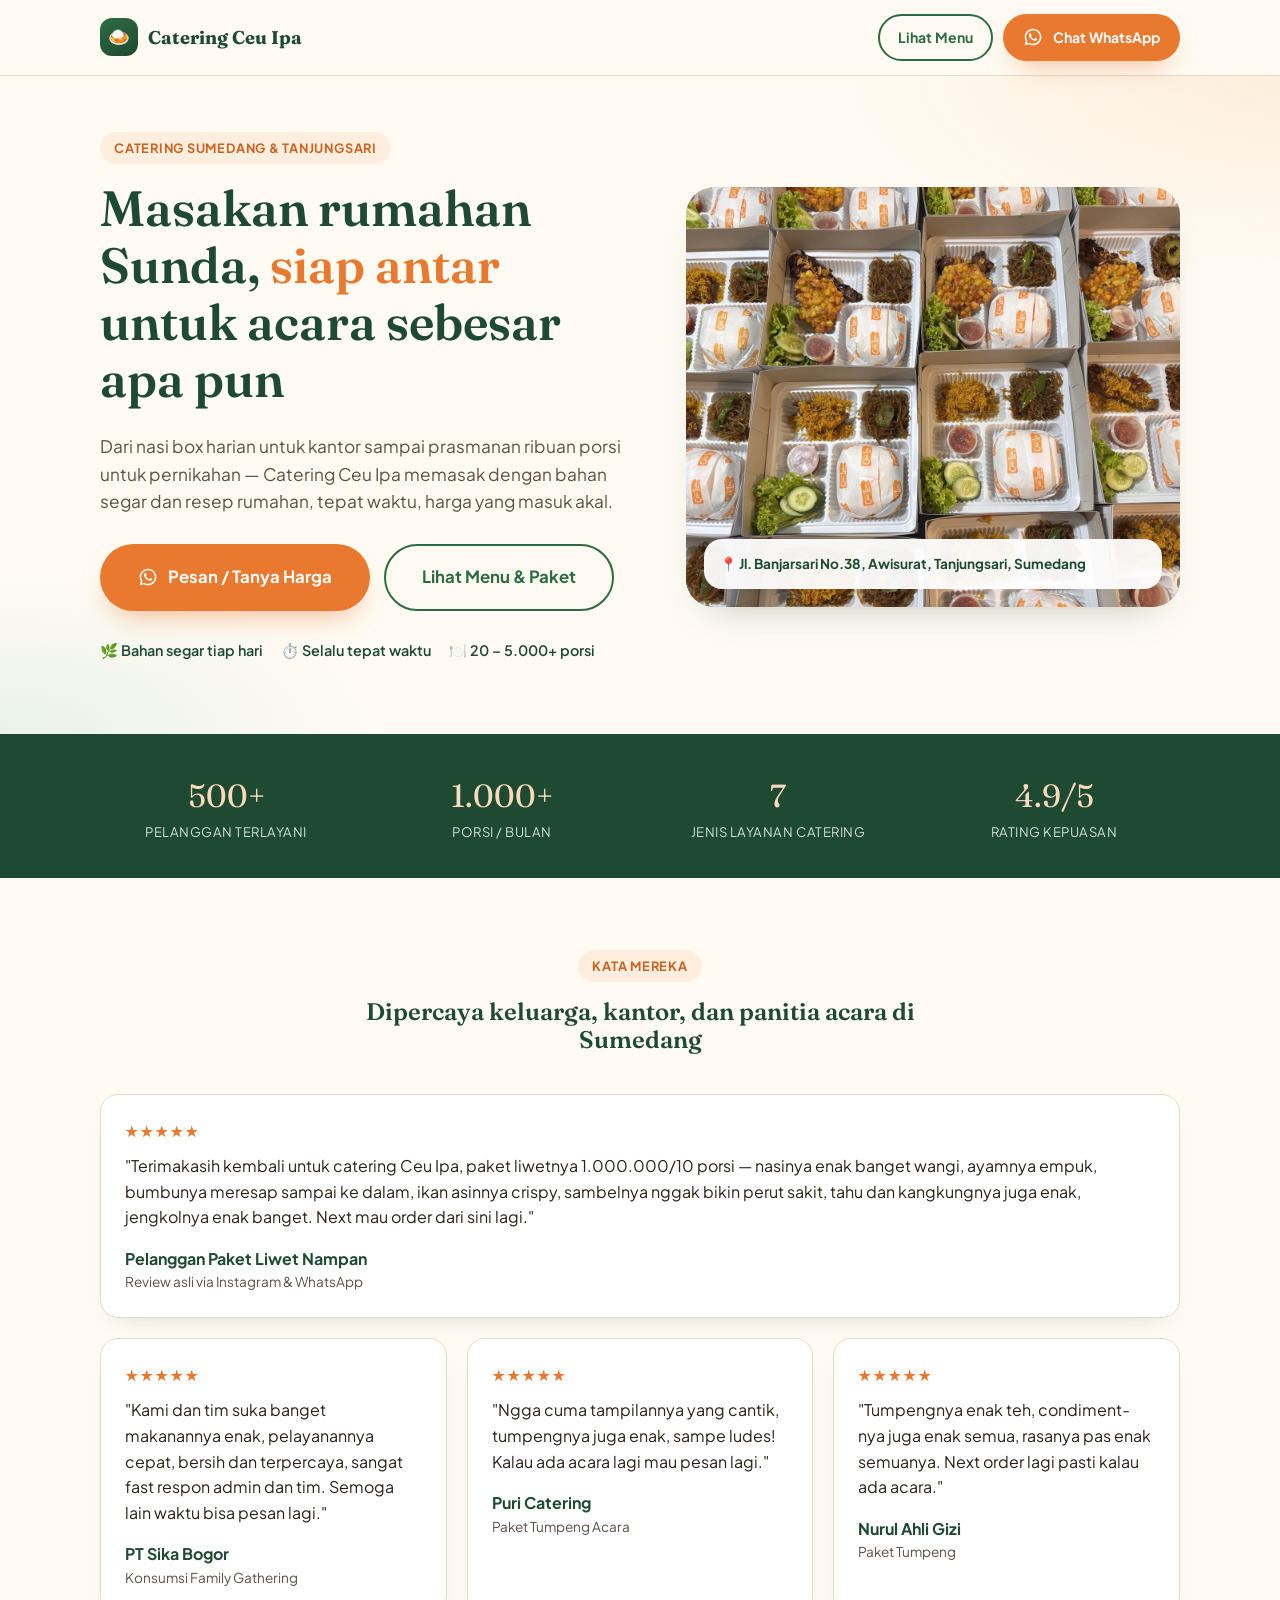
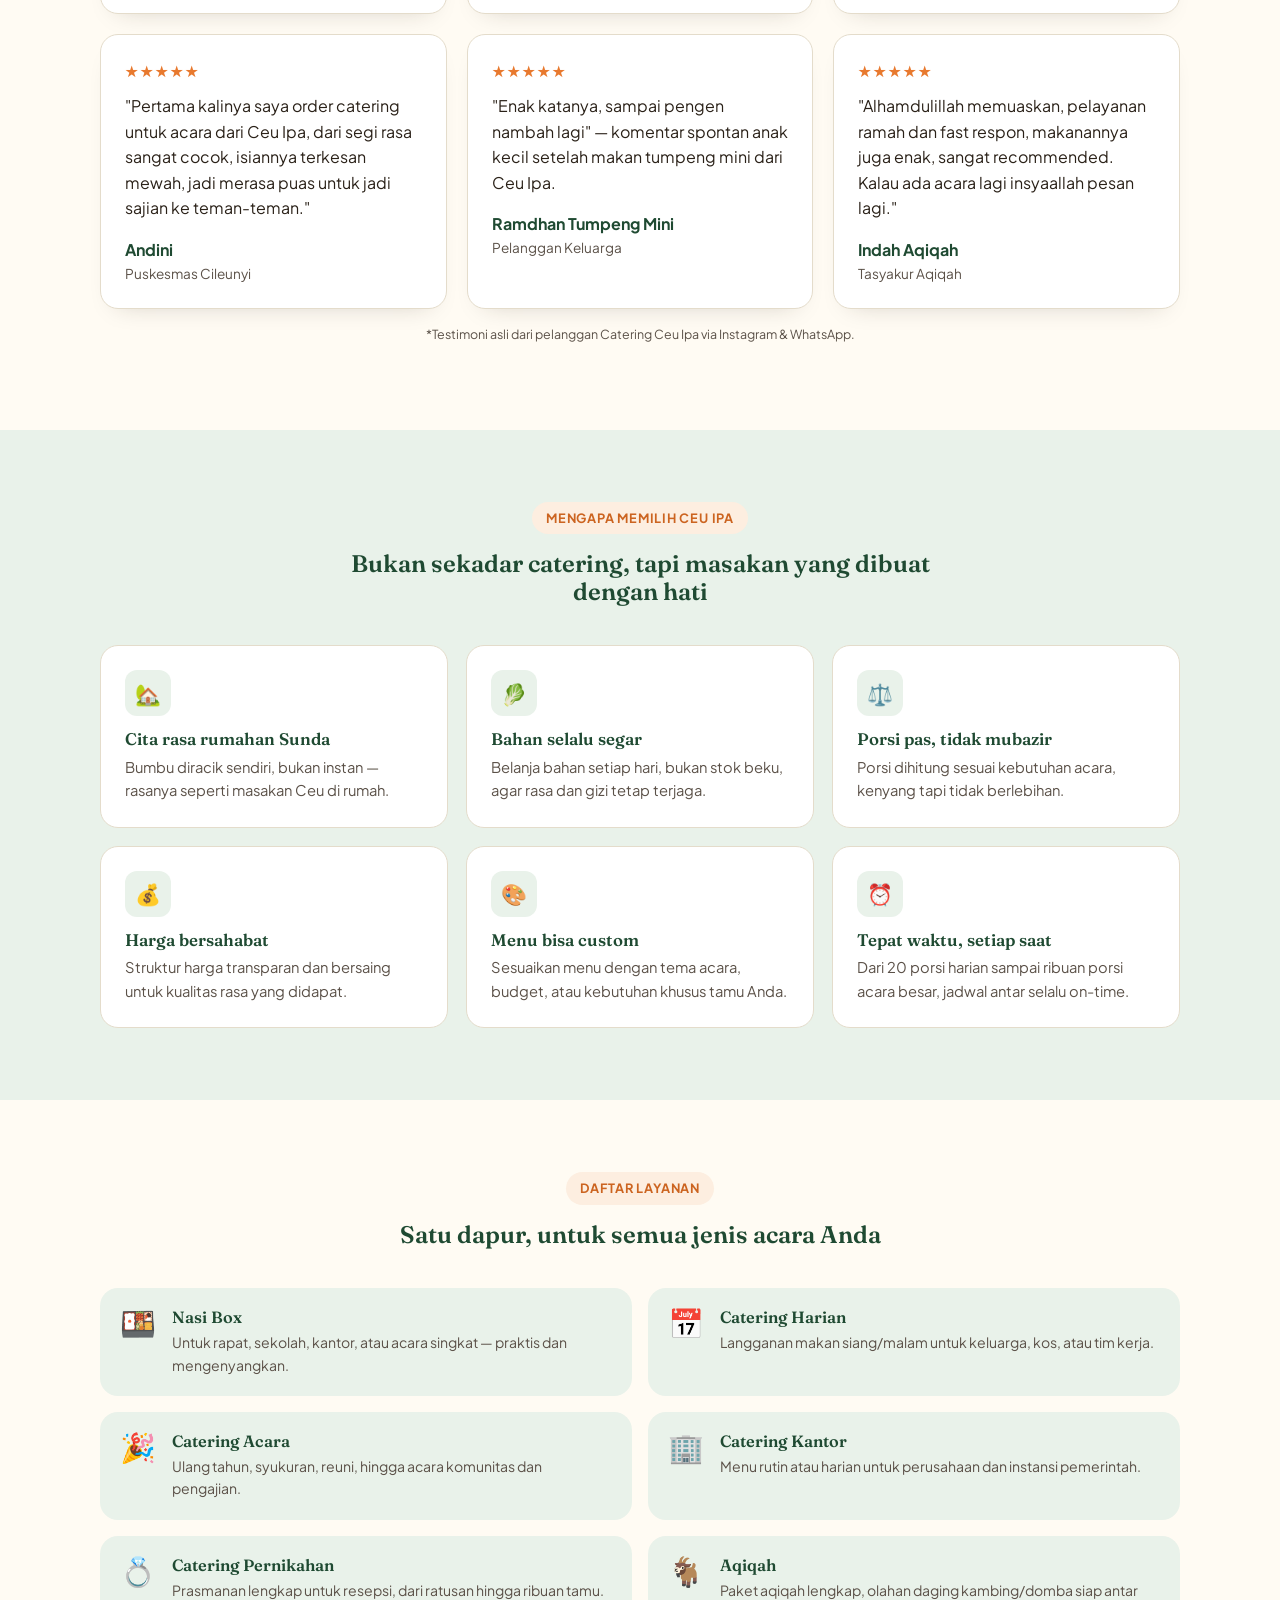
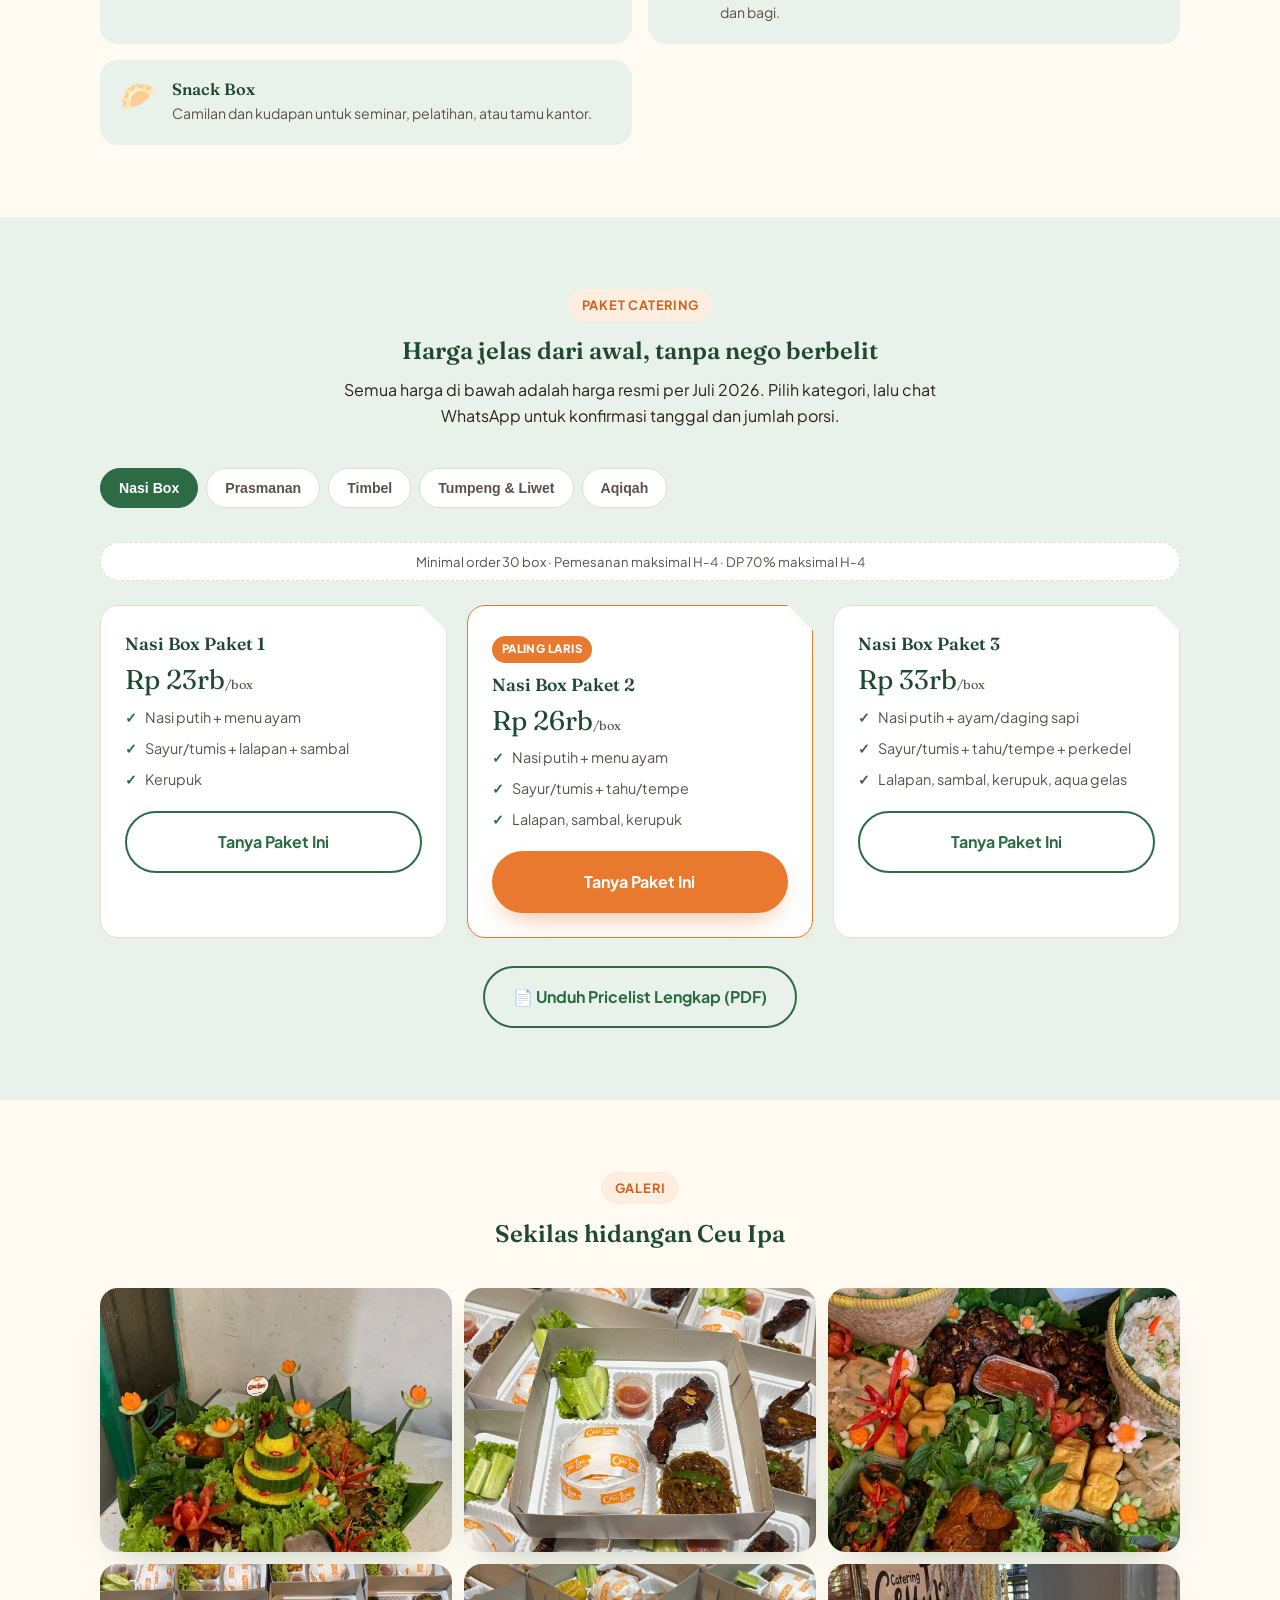
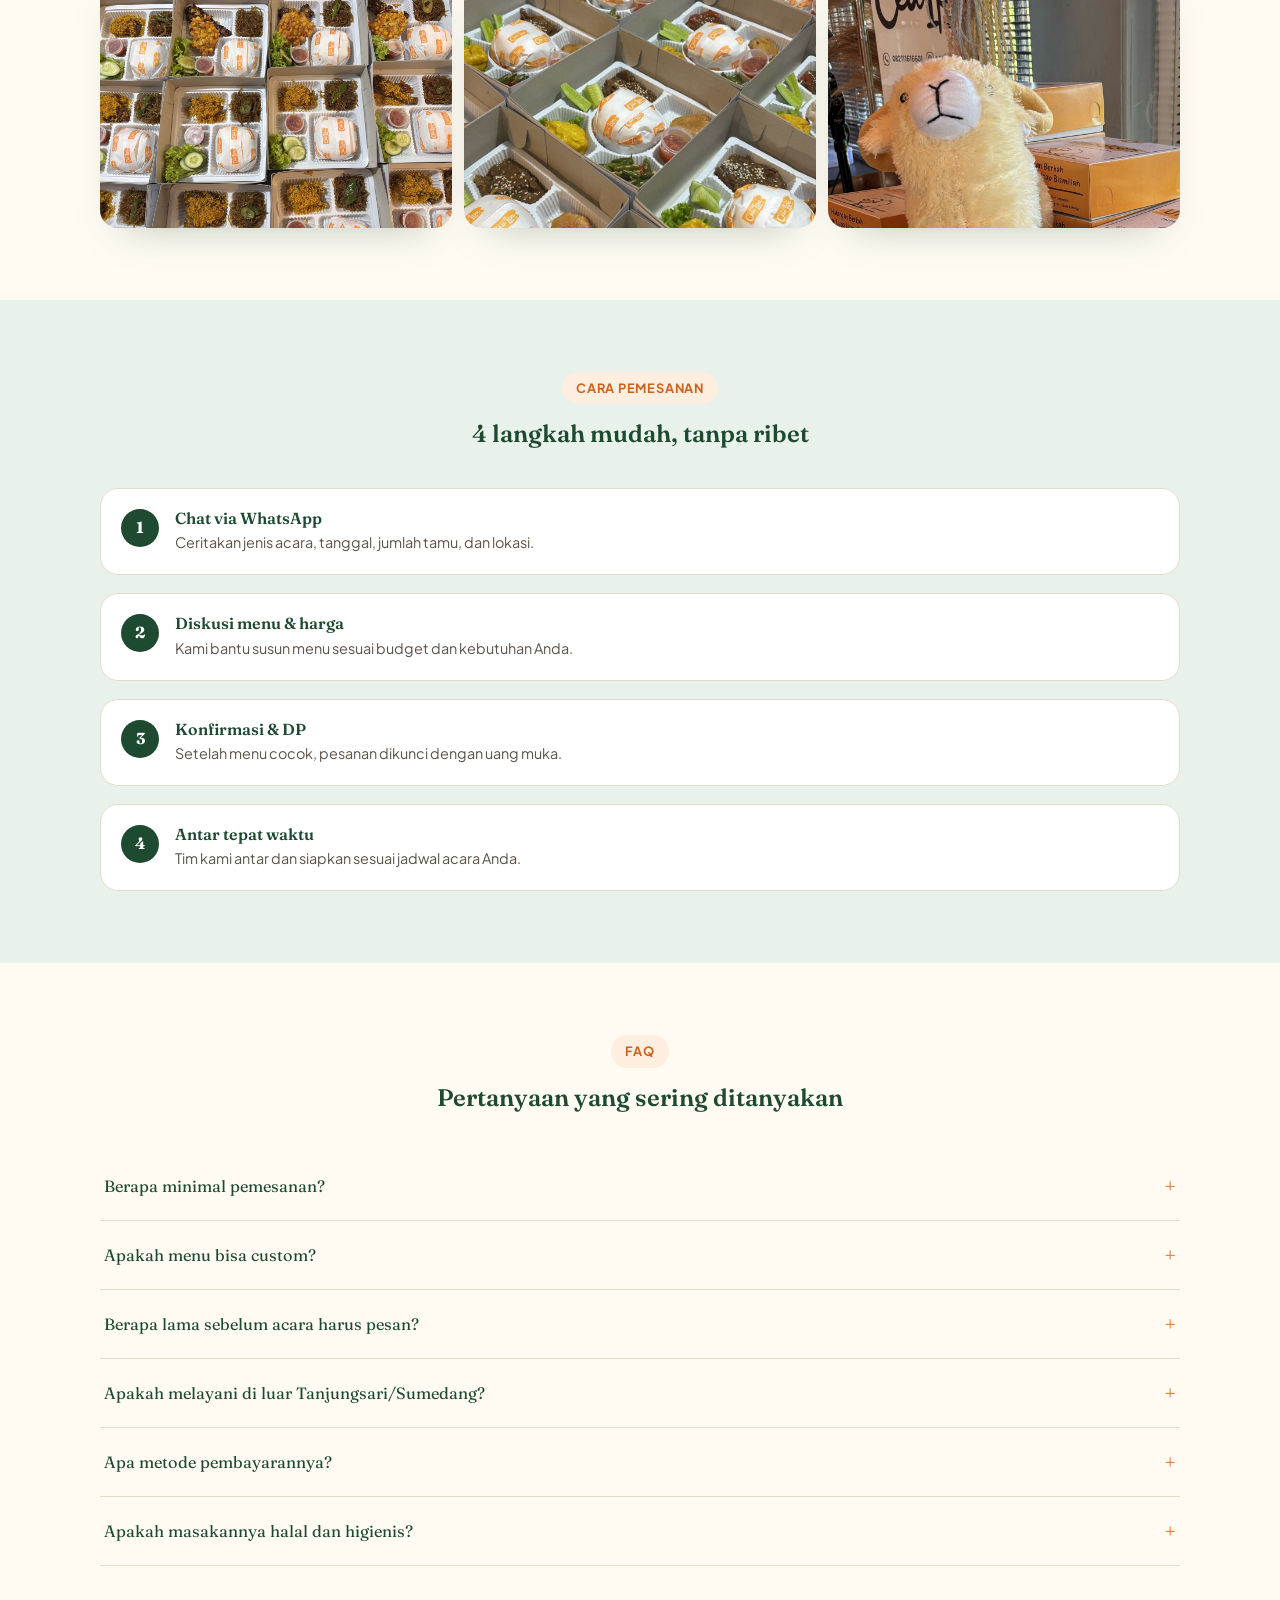
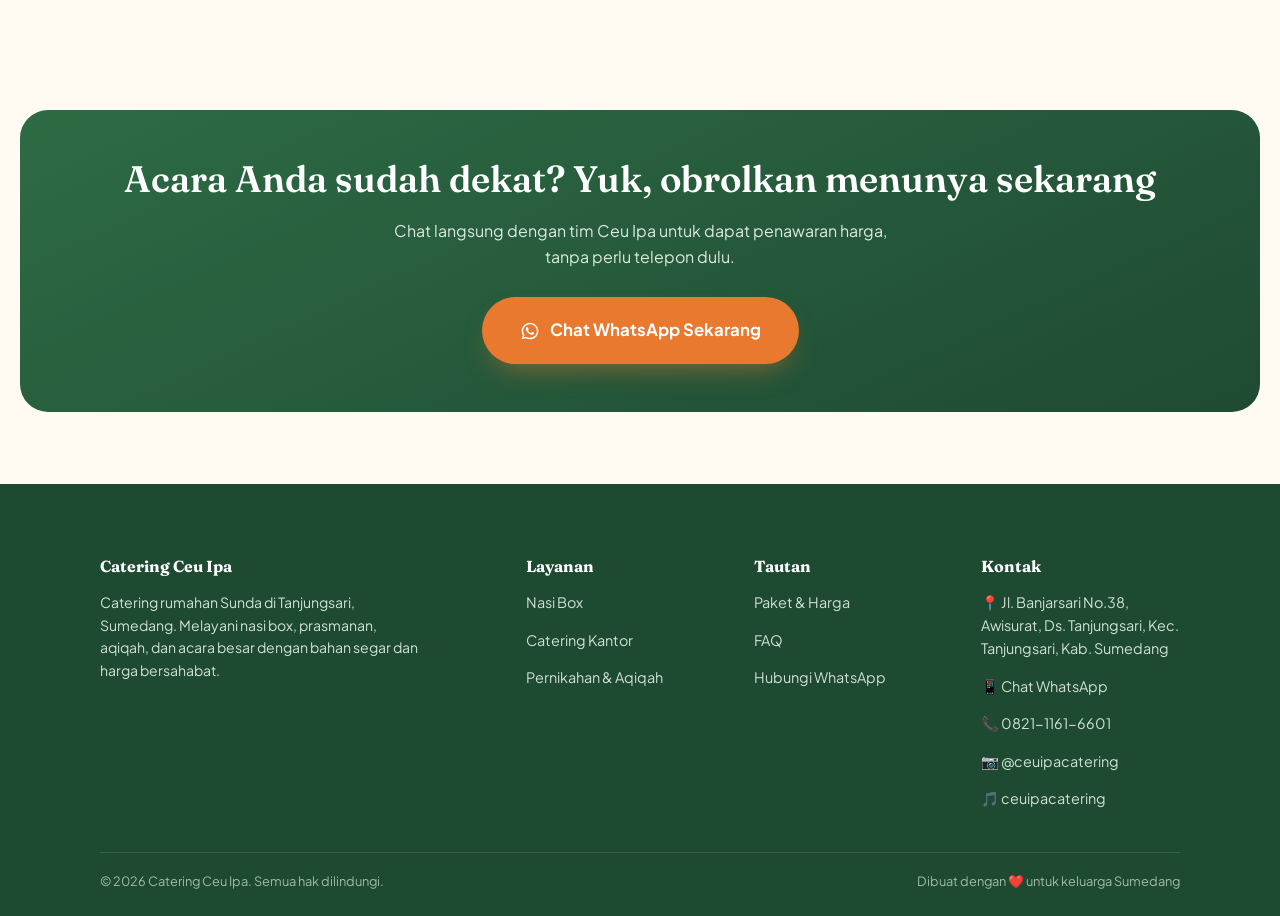
==== commit 66598e26: "Update index.html" ====
--- a/index.html
+++ b/index.html
@@ -7,19 +7,19 @@
 <title>Catering Ceu Ipa Sumedang | Nasi Box &amp; Prasmanan Rasa Rumahan Sunda</title>
 <meta name="description" content="Catering Sumedang &amp; Tanjungsari untuk nasi box, prasmanan, aqiqah, catering kantor, dan pernikahan. Masakan rumahan Sunda, bahan segar, harga terjangkau. Chat WhatsApp, dapatkan penawaran hari ini.">
 <meta name="keywords" content="catering Sumedang, nasi box Sumedang, catering Tanjungsari, aqiqah Sumedang, catering prasmanan Sumedang">
-<link rel="canonical" href="https://cateringceuipa.example.com/">
+<link rel="canonical" href="https://cateringceuipa.com/">
 
 <meta property="og:type" content="website">
+<meta property="og:url" content="https://cateringceuipa.com/">
 <meta property="og:title" content="Catering Ceu Ipa Sumedang | Nasi Box &amp; Prasmanan Rasa Rumahan Sunda">
 <meta property="og:description" content="Dari nasi box harian sampai prasmanan ribuan porsi. Masakan rumahan Sunda, bahan segar, tepat waktu. Pesan lewat WhatsApp sekarang.">
+<meta property="og:image" content="https://cateringceuipa.com/assets/gallery-tumpeng2.jpg">
 <meta property="og:locale" content="id_ID">
-<meta property="og:image" content="https://cateringceuipa.example.com/assets/gallery-tumpeng2.jpg">
+
 <meta name="twitter:card" content="summary_large_image">
 <meta name="twitter:title" content="Catering Ceu Ipa Sumedang">
 <meta name="twitter:description" content="Nasi box, prasmanan, aqiqah, dan catering acara rasa rumahan Sunda di Tanjungsari, Sumedang.">
-<meta name="twitter:image" content="https://cateringceuipa.example.com/assets/gallery-tumpeng2.jpg">
-
-<link rel="icon" href="data:image/svg+xml,%3Csvg xmlns='http://www.w3.org/2000/svg' viewBox='0 0 100 100'%3E%3Ctext y='.9em' font-size='90'%3E%F0%9F%8D%9B%3C/text%3E%3C/svg%3E">
+<meta name="twitter:image" content="https://cateringceuipa.com/assets/gallery-tumpeng2.jpg">
 
 <link rel="preconnect" href="https://fonts.googleapis.com">
 <link rel="preconnect" href="https://fonts.gstatic.com" crossorigin>
@@ -472,6 +472,14 @@
     *{transition:none !important;}
   }
 </style>
+<!-- Google tag (gtag.js) -->
+<script async src="https://www.googletagmanager.com/gtag/js?id=G-97P11410QX"></script>
+<script>
+  window.dataLayer = window.dataLayer || [];
+  function gtag(){dataLayer.push(arguments);}
+  gtag('js', new Date());
+  gtag('config', 'G-97P11410QX');
+</script>
 </head>
 <body>
 
@@ -515,7 +523,7 @@
           </div>
         </div>
         <div class="hero-visual">
-          <img src="/assets/gallery-nasibox.jpg" alt="Nasi box Catering Ceu Ipa Sumedang tersusun rapi siap antar" loading="eager" style="width:100%;height:100%;object-fit:cover;">
+          <img src="[data-uri]